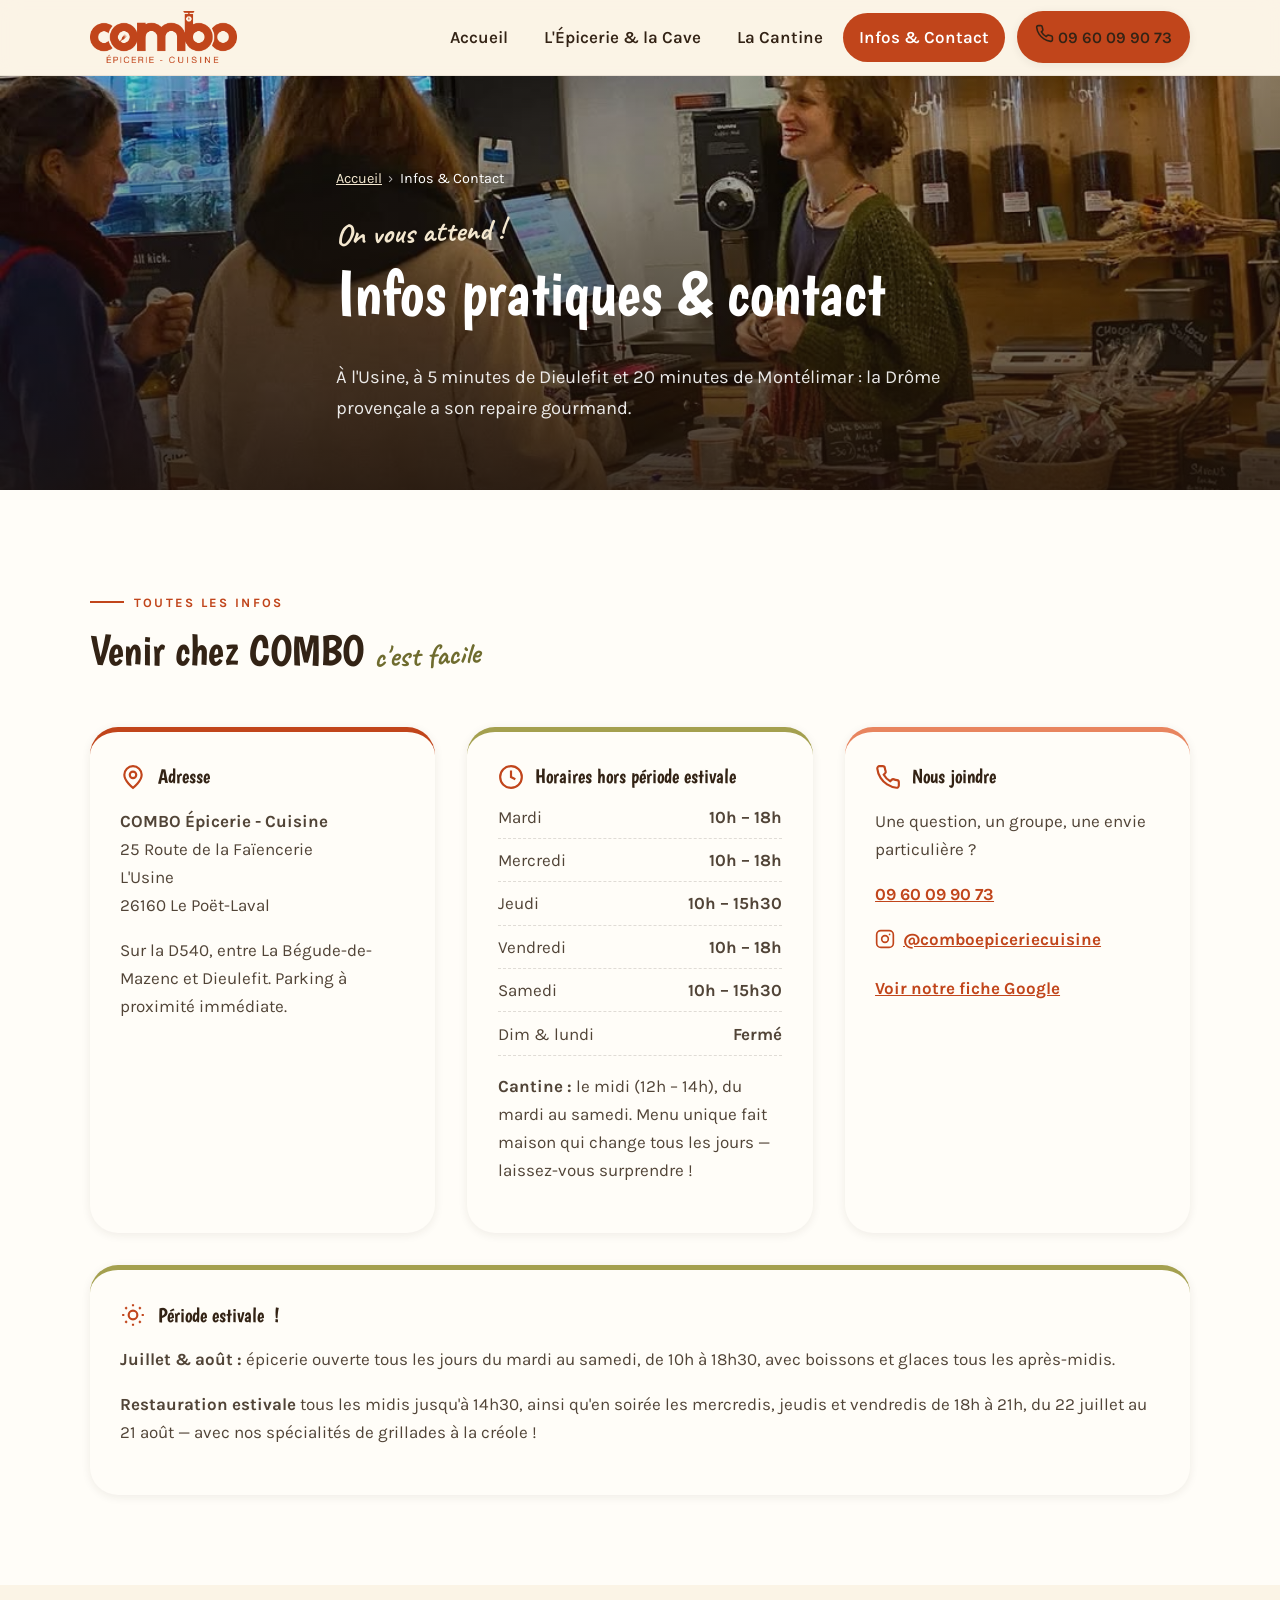
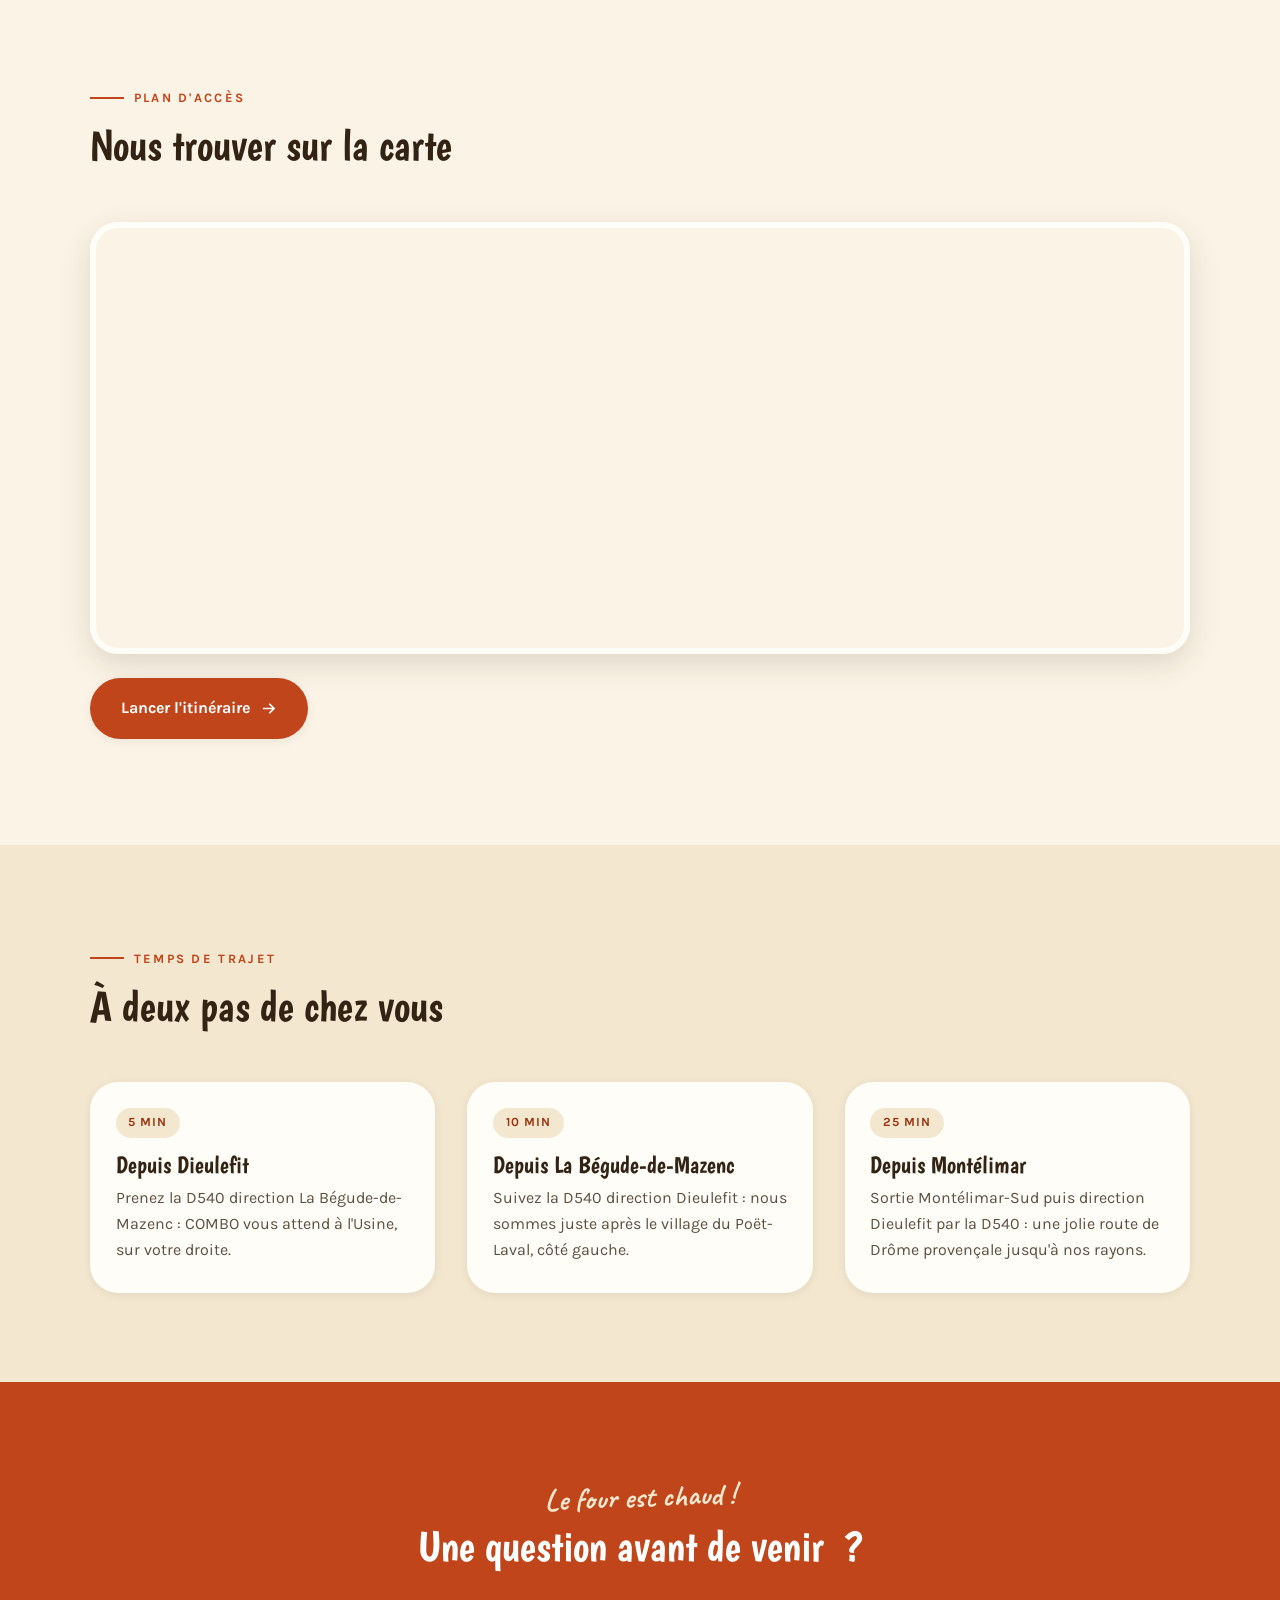
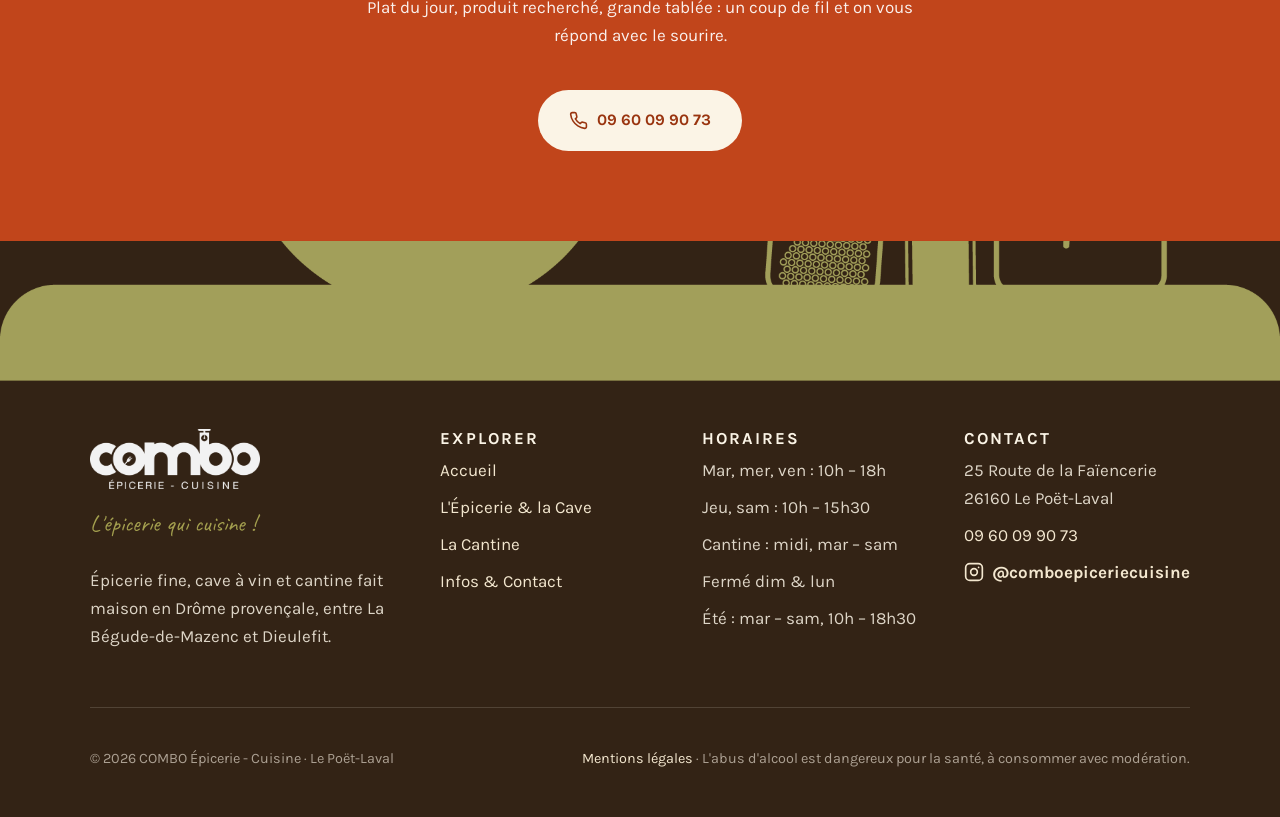
==== contact.html @ 8ebee973 "Ajout de l'illustration wok/bocaux dans le footer de toutes les pages Intègre l'illustration olive (" ====
<!DOCTYPE html>
<html lang="fr">
<head>
  <meta charset="UTF-8">
  <meta name="viewport" content="width=device-width, initial-scale=1">
  <title>Horaires, accès &amp; contact — COMBO Épicerie Cuisine, Le Poët-Laval près de Dieulefit</title>
  <meta name="description" content="Retrouvez COMBO au 25 Route de la Faïencerie, à l'Usine, 26160 Le Poët-Laval, à 5 minutes de Dieulefit. Horaires de l'épicerie-café et de la cantine, téléphone 09 60 09 90 73, plan d'accès et Instagram.">
  <link rel="canonical" href="https://comboepiceriecuisine.fr/contact.html">
  <meta property="og:type" content="website">
  <meta property="og:locale" content="fr_FR">
  <meta property="og:title" content="Horaires, accès &amp; contact — COMBO Épicerie Cuisine, Le Poët-Laval">
  <meta property="og:description" content="Adresse, horaires, téléphone et plan d'accès de COMBO, épicerie-cantine au Poët-Laval, près de Dieulefit.">
  <meta property="og:url" content="https://comboepiceriecuisine.fr/contact.html">
  <meta property="og:image" content="https://comboepiceriecuisine.fr/assets/img/epicerie-comptoir-ambiance-combo.jpg">
  <meta name="twitter:card" content="summary_large_image">
  <link rel="icon" type="image/png" href="assets/img/favicon.png">
  <link rel="preconnect" href="https://fonts.googleapis.com">
  <link rel="preconnect" href="https://fonts.gstatic.com" crossorigin>
  <link rel="stylesheet" href="css/style.css">
  <script type="application/ld+json">
  {
    "@context": "https://schema.org",
    "@type": "ContactPage",
    "name": "Contact — COMBO Épicerie Cuisine",
    "url": "https://comboepiceriecuisine.fr/contact.html",
    "about": {
      "@type": "LocalBusiness",
      "name": "COMBO Épicerie - Cuisine",
      "telephone": "+33960099073",
      "address": {
        "@type": "PostalAddress",
        "streetAddress": "25 Route de la Faïencerie, L'Usine",
        "addressLocality": "Le Poët-Laval",
        "postalCode": "26160",
        "addressRegion": "Drôme",
        "addressCountry": "FR"
      }
    }
  }
  </script>
</head>
<body>
  <a class="skip-link" href="#main">Aller au contenu principal</a>

  <header class="site-header">
    <div class="container">
      <nav class="nav" aria-label="Navigation principale">
        <a class="nav__logo" href="index.html" aria-label="COMBO Épicerie Cuisine — Accueil">
          <img src="assets/img/logo-combo-epicerie-cuisine.png" alt="Logo COMBO Épicerie Cuisine" width="190" height="62">
        </a>
        <button class="nav__burger" aria-expanded="false" aria-controls="menu" aria-label="Ouvrir le menu">
          <span></span><span></span><span></span>
        </button>
        <div class="nav__menu" id="menu">
          <ul class="nav__links">
            <li><a href="index.html">Accueil</a></li>
            <li><a href="epicerie.html">L'Épicerie &amp; la Cave</a></li>
            <li><a href="cuisine.html">La Cantine</a></li>
            <li><a href="contact.html" aria-current="page">Infos &amp; Contact</a></li>
            <li><a class="btn btn--primary nav__cta" href="tel:+33960099073">
              <svg viewBox="0 0 24 24" fill="none" stroke="currentColor" stroke-width="2" aria-hidden="true"><path d="M22 16.92v3a2 2 0 0 1-2.18 2 19.79 19.79 0 0 1-8.63-3.07 19.5 19.5 0 0 1-6-6 19.79 19.79 0 0 1-3.07-8.67A2 2 0 0 1 4.11 2h3a2 2 0 0 1 2 1.72c.127.96.361 1.903.7 2.81a2 2 0 0 1-.45 2.11L8.09 9.91a16 16 0 0 0 6 6l1.27-1.27a2 2 0 0 1 2.11-.45c.907.339 1.85.573 2.81.7A2 2 0 0 1 22 16.92z"/></svg>
              09 60 09 90 73</a></li>
          </ul>
        </div>
      </nav>
    </div>
  </header>

  <main id="main">

    <!-- ======================= HERO PAGE ======================= -->
    <section class="page-hero">
      <img class="page-hero__bg" src="assets/img/epicerie-comptoir-ambiance-combo.jpg" alt="" loading="eager" fetchpriority="high">
      <div class="container">
        <nav class="breadcrumb" aria-label="Fil d'Ariane">
          <ol>
            <li><a href="index.html">Accueil</a></li>
            <li aria-current="page">Infos &amp; Contact</li>
          </ol>
        </nav>
        <span class="hand">On vous attend&nbsp;!</span>
        <h1>Infos pratiques &amp; contact</h1>
        <p>À l'Usine, à 5 minutes de Dieulefit et 20 minutes de Montélimar : la Drôme provençale a son repaire gourmand.</p>
      </div>
    </section>

    <!-- ======================= COORDONNÉES ======================= -->
    <section class="section section--paper" aria-labelledby="coord-title">
      <div class="container">
        <div class="section__head reveal">
          <p class="eyebrow">Toutes les infos</p>
          <h2 id="coord-title">Venir chez COMBO <span class="hand hand--olive">c'est facile</span></h2>
        </div>
        <div class="info-grid">
          <div class="info-card reveal">
            <h3><svg viewBox="0 0 24 24" fill="none" stroke="currentColor" stroke-width="2" aria-hidden="true"><path d="M20 10c0 6-8 12-8 12S4 16 4 10a8 8 0 1 1 16 0Z"/><circle cx="12" cy="10" r="3"/></svg>Adresse</h3>
            <p><strong>COMBO Épicerie - Cuisine</strong><br>
            25 Route de la Faïencerie<br>
            L'Usine<br>
            26160 Le Poët-Laval</p>
            <p>Sur la D540, entre La Bégude-de-Mazenc et Dieulefit. Parking à proximité immédiate.</p>
          </div>
          <div class="info-card reveal reveal-delay-1">
            <h3><svg viewBox="0 0 24 24" fill="none" stroke="currentColor" stroke-width="2" aria-hidden="true"><circle cx="12" cy="12" r="10"/><path d="M12 6v6l4 2"/></svg>Horaires hors période estivale</h3>
            <ul>
              <li><span>Mardi</span><span>10h – 18h</span></li>
              <li><span>Mercredi</span><span>10h – 18h</span></li>
              <li><span>Jeudi</span><span>10h – 15h30</span></li>
              <li><span>Vendredi</span><span>10h – 18h</span></li>
              <li><span>Samedi</span><span>10h – 15h30</span></li>
              <li><span>Dim &amp; lundi</span><span>Fermé</span></li>
            </ul>
            <p style="margin-top:1rem;"><strong>Cantine :</strong> le midi (12h – 14h), du mardi au samedi. Menu unique fait maison qui change tous les jours — laissez-vous surprendre&nbsp;!</p>
          </div>
          <div class="info-card reveal reveal-delay-2">
            <h3><svg viewBox="0 0 24 24" fill="none" stroke="currentColor" stroke-width="2" aria-hidden="true"><path d="M22 16.92v3a2 2 0 0 1-2.18 2 19.79 19.79 0 0 1-8.63-3.07 19.5 19.5 0 0 1-6-6 19.79 19.79 0 0 1-3.07-8.67A2 2 0 0 1 4.11 2h3a2 2 0 0 1 2 1.72c.127.96.361 1.903.7 2.81a2 2 0 0 1-.45 2.11L8.09 9.91a16 16 0 0 0 6 6l1.27-1.27a2 2 0 0 1 2.11-.45c.907.339 1.85.573 2.81.7A2 2 0 0 1 22 16.92z"/></svg>Nous joindre</h3>
            <p>Une question, un groupe, une envie particulière&nbsp;?</p>
            <p><a href="tel:+33960099073"><strong>09 60 09 90 73</strong></a></p>
            <p><a class="insta-link" href="https://www.instagram.com/comboepiceriecuisine/" rel="noopener" target="_blank">
              <svg viewBox="0 0 24 24" fill="none" stroke="currentColor" stroke-width="2" aria-hidden="true"><rect x="2" y="2" width="20" height="20" rx="5"/><circle cx="12" cy="12" r="4"/><circle cx="17.5" cy="6.5" r="1" fill="currentColor" stroke="none"/></svg>
              @comboepiceriecuisine</a></p>
            <p><a href="https://share.google/jgypqonhB6zPnx7X9" rel="noopener" target="_blank">Voir notre fiche Google</a></p>
          </div>
          <div class="info-card info-card--ete reveal">
            <h3><svg viewBox="0 0 24 24" fill="none" stroke="currentColor" stroke-width="2" aria-hidden="true"><circle cx="12" cy="12" r="4"/><path d="M12 2v2M12 20v2M4.93 4.93l1.41 1.41M17.66 17.66l1.41 1.41M2 12h2M20 12h2M4.93 19.07l1.41-1.41M17.66 6.34l1.41-1.41"/></svg>Période estivale&nbsp;!</h3>
            <p><strong>Juillet &amp; août :</strong> épicerie ouverte tous les jours du mardi au samedi, de 10h à 18h30, avec boissons et glaces tous les après-midis.</p>
            <p><strong>Restauration estivale</strong> tous les midis jusqu'à 14h30, ainsi qu'en soirée les mercredis, jeudis et vendredis de 18h à 21h, du 22 juillet au 21 août — avec nos spécialités de grillades à la créole&nbsp;!</p>
          </div>
        </div>
      </div>
    </section>

    <!-- ======================= CARTE ======================= -->
    <section class="section" aria-labelledby="map-title">
      <div class="container">
        <div class="section__head reveal">
          <p class="eyebrow">Plan d'accès</p>
          <h2 id="map-title">Nous trouver sur la carte</h2>
        </div>
        <div class="map-wrap reveal">
          <iframe
            src="https://www.google.com/maps?q=COMBO+%C3%89picerie+Cuisine,+25+Route+de+la+Fa%C3%AFencerie,+26160+Le+Po%C3%ABt-Laval&output=embed&hl=fr"
            title="Carte Google Maps : COMBO Épicerie Cuisine, 25 Route de la Faïencerie, Le Poët-Laval"
            loading="lazy"
            referrerpolicy="no-referrer-when-downgrade"
            allowfullscreen></iframe>
        </div>
        <p class="reveal" style="margin-top:1.5rem;">
          <a class="btn btn--primary" href="https://www.google.com/maps/dir/?api=1&destination=COMBO+%C3%89picerie+Cuisine+25+Route+de+la+Fa%C3%AFencerie+26160+Le+Po%C3%ABt-Laval" rel="noopener" target="_blank">
            Lancer l'itinéraire
            <svg viewBox="0 0 24 24" fill="none" stroke="currentColor" stroke-width="2.2" aria-hidden="true"><path d="M5 12h14M13 6l6 6-6 6"/></svg>
          </a>
        </p>
      </div>
    </section>

    <!-- ======================= DEPUIS… ======================= -->
    <section class="section section--sand" aria-labelledby="acces-title">
      <div class="container">
        <div class="section__head reveal">
          <p class="eyebrow">Temps de trajet</p>
          <h2 id="acces-title">À deux pas de chez vous</h2>
        </div>
        <div class="cards">
          <article class="card reveal"><div class="card__body">
            <span class="card__tag">5 min</span>
            <h3>Depuis Dieulefit</h3>
            <p>Prenez la D540 direction La Bégude-de-Mazenc : COMBO vous attend à l'Usine, sur votre droite.</p>
          </div></article>
          <article class="card reveal reveal-delay-1"><div class="card__body">
            <span class="card__tag">10 min</span>
            <h3>Depuis La Bégude-de-Mazenc</h3>
            <p>Suivez la D540 direction Dieulefit : nous sommes juste après le village du Poët-Laval, côté gauche.</p>
          </div></article>
          <article class="card reveal reveal-delay-2"><div class="card__body">
            <span class="card__tag">25 min</span>
            <h3>Depuis Montélimar</h3>
            <p>Sortie Montélimar-Sud puis direction Dieulefit par la D540 : une jolie route de Drôme provençale jusqu'à nos rayons.</p>
          </div></article>
        </div>
      </div>
    </section>

    <!-- ======================= CTA ======================= -->
    <section class="section cta-final" aria-labelledby="cta-title">
      <div class="container reveal">
        <span class="hand">Le four est chaud&nbsp;!</span>
        <h2 id="cta-title">Une question avant de venir&nbsp;?</h2>
        <p>Plat du jour, produit recherché, grande tablée : un coup de fil et on vous répond avec le sourire.</p>
        <a class="btn btn--light" href="tel:+33960099073">
          <svg viewBox="0 0 24 24" fill="none" stroke="currentColor" stroke-width="2" aria-hidden="true"><path d="M22 16.92v3a2 2 0 0 1-2.18 2 19.79 19.79 0 0 1-8.63-3.07 19.5 19.5 0 0 1-6-6 19.79 19.79 0 0 1-3.07-8.67A2 2 0 0 1 4.11 2h3a2 2 0 0 1 2 1.72c.127.96.361 1.903.7 2.81a2 2 0 0 1-.45 2.11L8.09 9.91a16 16 0 0 0 6 6l1.27-1.27a2 2 0 0 1 2.11-.45c.907.339 1.85.573 2.81.7A2 2 0 0 1 22 16.92z"/></svg>
          09 60 09 90 73
        </a>
      </div>
    </section>
  </main>

  <footer class="site-footer">
    <div class="footer-illustration"><img src="assets/img/illustration-wok-epicerie.png" alt="" loading="lazy" width="1920" height="743"></div>
    <div class="container">
      <div class="footer-grid">
        <div class="footer-logo">
          <img src="assets/img/logo-combo-epicerie-cuisine.png" alt="COMBO Épicerie Cuisine" width="190" height="62">
          <p class="footer-baseline">L'épicerie qui cuisine&nbsp;!</p>
          <p>Épicerie fine, cave à vin et cantine fait maison en Drôme provençale, entre La Bégude-de-Mazenc et Dieulefit.</p>
        </div>
        <div>
          <h3>Explorer</h3>
          <ul>
            <li><a href="index.html">Accueil</a></li>
            <li><a href="epicerie.html">L'Épicerie &amp; la Cave</a></li>
            <li><a href="cuisine.html">La Cantine</a></li>
            <li><a href="contact.html">Infos &amp; Contact</a></li>
          </ul>
        </div>
        <div>
          <h3>Horaires</h3>
          <ul>
            <li>Mar, mer, ven : 10h – 18h</li>
            <li>Jeu, sam : 10h – 15h30</li>
            <li>Cantine : midi, mar – sam</li>
            <li>Fermé dim &amp; lun</li>
            <li>Été : mar – sam, 10h – 18h30</li>
          </ul>
        </div>
        <div>
          <h3>Contact</h3>
          <ul>
            <li>25 Route de la Faïencerie<br>26160 Le Poët-Laval</li>
            <li><a href="tel:+33960099073">09 60 09 90 73</a></li>
            <li><a class="insta-link" href="https://www.instagram.com/comboepiceriecuisine/" rel="noopener" target="_blank">
              <svg viewBox="0 0 24 24" fill="none" stroke="currentColor" stroke-width="2" aria-hidden="true"><rect x="2" y="2" width="20" height="20" rx="5"/><circle cx="12" cy="12" r="4"/><circle cx="17.5" cy="6.5" r="1" fill="currentColor" stroke="none"/></svg>
              @comboepiceriecuisine</a></li>
          </ul>
        </div>
      </div>
      <div class="footer-bottom">
        <p>© 2026 COMBO Épicerie - Cuisine · Le Poët-Laval</p>
        <p><a href="mentions-legales.html">Mentions légales</a> · L'abus d'alcool est dangereux pour la santé, à consommer avec modération.</p>
      </div>
    </div>
  </footer>

  <script src="js/main.js" defer></script>
</body>
</html>
---- css/style.css ----
/* ==========================================================================
   COMBO — Épicerie & Cuisine · Le Poët-Laval
   Charte : terracotta du logo, olive des illustrations, crème chaleureuse
   ========================================================================== */

@import url('https://fonts.googleapis.com/css2?family=Playfair+Display:ital,wght@0,500;0,700;0,800;1,500;1,700&family=Karla:wght@300;400;500;600;700&family=Caveat:wght@500;700&family=Boogaloo&display=swap');

:root {
  --terracotta: #C1451B;
  --terracotta-dark: #99340F;
  --terracotta-soft: #E8855F;
  --olive: #A4A04F;
  --olive-dark: #6F6C2F;
  --cream: #FBF4E6;
  --paper: #FFFDF8;
  --sand: #F3E7CF;
  --ink: #332315;
  --chalk-bg: #2E2C27;
  --chalk-text: #F5F1E6;
  --radius: 18px;
  --radius-lg: 28px;
  --shadow-sm: 0 2px 10px rgba(51, 35, 21, .08);
  --shadow-md: 0 10px 30px rgba(51, 35, 21, .14);
  --shadow-lg: 0 22px 60px rgba(51, 35, 21, .2);
  --font-display: 'Playfair Display', Georgia, serif;
  --font-body: 'Karla', 'Segoe UI', sans-serif;
  --font-hand: 'Caveat', cursive;
  --font-graffiti: 'Boogaloo', cursive;
  --container: 1180px;
  --transition: .25s ease;
}

/* ---------- Base ---------- */
*, *::before, *::after { box-sizing: border-box; }

html { scroll-behavior: smooth; }

body {
  margin: 0;
  font-family: var(--font-body);
  font-size: 1.0625rem;
  line-height: 1.65;
  color: var(--ink);
  background: var(--cream);
  -webkit-font-smoothing: antialiased;
  overflow-x: hidden;
}

img { max-width: 100%; height: auto; display: block; }

a { color: var(--terracotta); }
a:focus-visible, button:focus-visible {
  outline: 3px solid var(--terracotta);
  outline-offset: 3px;
  border-radius: 4px;
}

h1, h2, h3 { font-family: var(--font-graffiti); line-height: 1.15; color: var(--ink); margin: 0 0 .5em; }
h1 { font-size: clamp(2.2rem, 5.2vw, 4rem); font-weight: 400; }
h2 { font-size: clamp(1.8rem, 3.6vw, 2.7rem); font-weight: 400; }
h3 { font-size: clamp(1.25rem, 2vw, 1.5rem); font-weight: 400; }
.chalkboard h2 { font-family: var(--font-display); font-weight: 700; }

.container { max-width: var(--container); margin-inline: auto; padding-inline: clamp(1.25rem, 4vw, 2.5rem); }

.skip-link {
  position: absolute; left: -999px; top: 0; z-index: 999;
  background: var(--terracotta); color: #fff; padding: .75rem 1.25rem;
  border-radius: 0 0 12px 0; text-decoration: none; font-weight: 700;
}
.skip-link:focus { left: 0; }

/* Accent manuscrit (rappel des ardoises de la boutique) */
.hand { font-family: var(--font-hand); font-size: clamp(1.4rem, 2.6vw, 1.9rem); color: var(--terracotta); font-weight: 700; display: inline-block; transform: rotate(-2deg); }
.hand--olive { color: var(--olive-dark); }

.eyebrow {
  display: inline-flex; align-items: center; gap: .6rem;
  text-transform: uppercase; letter-spacing: .18em; font-size: .8rem; font-weight: 700;
  color: var(--terracotta);
}
.eyebrow::before { content: ""; width: 34px; height: 2px; background: var(--terracotta); }

.lead { font-size: clamp(1.1rem, 1.8vw, 1.3rem); line-height: 1.7; }

/* ---------- Boutons ---------- */
.btn {
  display: inline-flex; align-items: center; gap: .55rem;
  padding: .95rem 1.8rem; border-radius: 999px;
  font-weight: 700; font-size: 1rem; text-decoration: none;
  border: 2px solid transparent; cursor: pointer;
  transition: transform var(--transition), background var(--transition), color var(--transition), box-shadow var(--transition);
}
.btn svg { width: 19px; height: 19px; flex: none; }
.btn--primary { background: var(--terracotta); color: #fff; box-shadow: var(--shadow-sm); }
.btn--primary:hover { background: var(--terracotta-dark); transform: translateY(-2px); box-shadow: var(--shadow-md); }
.btn--ghost { border-color: var(--ink); color: var(--ink); background: transparent; }
.btn--ghost:hover { background: var(--ink); color: var(--cream); transform: translateY(-2px); }
.btn--light { background: var(--cream); color: var(--terracotta-dark); }
.btn--light:hover { background: #fff; transform: translateY(-2px); }

/* ---------- Header ---------- */
.site-header {
  position: sticky; top: 0; z-index: 100;
  background: rgba(251, 244, 230, .92);
  backdrop-filter: blur(10px);
  border-bottom: 1px solid rgba(51, 35, 21, .08);
  transition: box-shadow var(--transition);
}
.site-header.is-scrolled { box-shadow: var(--shadow-sm); }

.nav {
  display: flex; align-items: center; justify-content: space-between;
  gap: 1rem; padding-block: .7rem;
}
.nav__logo img { height: 52px; width: auto; }
.nav__logo { flex: none; display: inline-block; }

.nav__links {
  display: flex; align-items: center; gap: .25rem;
  list-style: none; margin: 0; padding: 0;
}
.nav__links a {
  display: block; padding: .65rem 1rem; border-radius: 999px;
  text-decoration: none; color: var(--ink); font-weight: 600;
  transition: background var(--transition), color var(--transition);
}
.nav__links a:hover { background: var(--sand); }
.nav__links a[aria-current="page"] { background: var(--terracotta); color: #fff; }
.nav__cta { margin-left: .5rem; }

.nav__burger {
  display: none; flex-direction: column; justify-content: center; gap: 5px;
  width: 48px; height: 48px; padding: 10px;
  background: none; border: 2px solid var(--ink); border-radius: 12px; cursor: pointer;
}
.nav__burger span { display: block; height: 2.5px; background: var(--ink); border-radius: 2px; transition: transform .3s ease, opacity .3s ease; }
.nav__burger[aria-expanded="true"] span:nth-child(1) { transform: translateY(7.5px) rotate(45deg); }
.nav__burger[aria-expanded="true"] span:nth-child(2) { opacity: 0; }
.nav__burger[aria-expanded="true"] span:nth-child(3) { transform: translateY(-7.5px) rotate(-45deg); }

@media (max-width: 880px) {
  .nav__burger { display: flex; }
  .nav__menu {
    position: absolute; top: 100%; left: 0; right: 0;
    background: var(--paper); border-bottom: 1px solid rgba(51,35,21,.1);
    box-shadow: var(--shadow-md);
    max-height: 0; overflow: hidden; transition: max-height .35s ease;
  }
  .nav__menu.is-open { max-height: 420px; }
  .nav__links { flex-direction: column; align-items: stretch; padding: 1rem 1.25rem 1.5rem; gap: .4rem; }
  .nav__links a { padding: .9rem 1.2rem; font-size: 1.1rem; }
  .nav__cta { margin: .5rem 0 0; justify-content: center; }
}


/* ---------- Hero ---------- */
.hero { position: relative; padding-block: clamp(3rem, 7vw, 6rem) clamp(3.5rem, 7vw, 6.5rem); }
.hero__grid {
  display: grid; grid-template-columns: 1.05fr .95fr;
  gap: clamp(2rem, 5vw, 4.5rem); align-items: center;
}
.hero h1 .accent { color: var(--terracotta); font-style: italic; }
.hero p.lead { max-width: 34rem; }
.hero__actions { display: flex; flex-wrap: wrap; gap: 1rem; margin-top: 2rem; }

.hero__collage { position: relative; min-height: 460px; }
.hero__collage figure {
  position: absolute; margin: 0; border-radius: var(--radius);
  overflow: hidden; box-shadow: var(--shadow-lg);
  border: 6px solid var(--paper);
  transition: transform .35s ease;
}
.hero__collage figure:hover { transform: scale(1.04) rotate(0deg) !important; z-index: 5; }
.hero__collage img { width: 100%; height: 100%; object-fit: cover; }
.collage--1 { width: 62%; aspect-ratio: 4/5; top: 0; left: 0; transform: rotate(-3deg); z-index: 2; }
.collage--2 { width: 52%; aspect-ratio: 1; top: 12%; right: 0; transform: rotate(2.5deg); z-index: 3; }
.collage--3 { width: 46%; aspect-ratio: 4/3; bottom: 0; left: 22%; transform: rotate(-1.5deg); z-index: 4; }

.hero__badge {
  position: absolute; z-index: 6; right: 4%; bottom: 14%;
  background: var(--olive); color: #fff;
  font-family: var(--font-hand); font-size: 1.5rem; font-weight: 700;
  padding: .9rem 1.4rem; border-radius: 999px; transform: rotate(5deg);
  box-shadow: var(--shadow-md);
}

@media (max-width: 880px) {
  .hero__grid { grid-template-columns: 1fr; }
  .hero__collage { min-height: 380px; margin-top: 1rem; }
}

/* ---------- Sections génériques ---------- */
.section { padding-block: clamp(3.5rem, 7vw, 6.5rem); }
.section--paper { background: var(--paper); }
.section--sand { background: var(--sand); }
.section__head { max-width: 46rem; margin-bottom: clamp(2rem, 4vw, 3.5rem); }

/* Séparateur vague */
.wave { display: block; width: 100%; height: 60px; margin-bottom: -1px; }

/* ---------- Cartes univers (accueil) ---------- */
.universes { display: grid; grid-template-columns: 1fr 1fr; gap: clamp(1.5rem, 3vw, 2.5rem); }
.universe {
  position: relative; border-radius: var(--radius-lg); overflow: hidden;
  min-height: 520px; display: flex; align-items: flex-end;
  text-decoration: none; box-shadow: var(--shadow-md);
  transition: transform .35s ease, box-shadow .35s ease;
}
.universe:hover { transform: translateY(-8px); box-shadow: var(--shadow-lg); }
.universe img.universe__bg {
  position: absolute; inset: 0; width: 100%; height: 100%;
  object-fit: cover; transition: transform .6s ease;
}
.universe:hover img.universe__bg { transform: scale(1.06); }
.universe::after {
  content: ""; position: absolute; inset: 0;
  background: linear-gradient(to top, rgba(28, 16, 8, .88) 0%, rgba(28, 16, 8, .25) 55%, transparent 100%);
}
.universe__body { position: relative; z-index: 2; padding: clamp(1.5rem, 3vw, 2.5rem); color: #fff; }
.universe__body .hand { color: var(--sand); }
.universe__body h3 { color: #fff; font-size: clamp(1.7rem, 3vw, 2.3rem); margin-bottom: .4rem; }
.universe__body p { color: rgba(255, 255, 255, .88); margin: 0 0 1.2rem; max-width: 30rem; }
.universe__link {
  display: inline-flex; align-items: center; gap: .5rem;
  color: #fff; font-weight: 700; border-bottom: 2px solid var(--terracotta-soft);
  padding-bottom: .2rem; transition: gap var(--transition);
}
.universe:hover .universe__link { gap: .9rem; }
.universe__link svg { width: 18px; height: 18px; }

@media (max-width: 820px) {
  .universes { grid-template-columns: 1fr; }
  .universe { min-height: 420px; }
}

/* ---------- Ardoise (concept) ---------- */
.chalkboard {
  background: var(--chalk-bg); color: var(--chalk-text);
  border-radius: var(--radius-lg); border: 10px solid #4A3B27;
  box-shadow: var(--shadow-lg);
  padding: clamp(2rem, 5vw, 3.8rem);
  position: relative; overflow: hidden;
}
.chalkboard::before {
  content: ""; position: absolute; inset: 0; pointer-events: none;
  background: radial-gradient(ellipse at 30% 20%, rgba(255,255,255,.06), transparent 55%),
              radial-gradient(ellipse at 75% 80%, rgba(255,255,255,.05), transparent 50%);
}
.chalkboard h2 { color: var(--chalk-text); font-family: var(--font-hand); font-size: clamp(2.2rem, 4.5vw, 3.2rem); transform: rotate(-1deg); }
.chalkboard h2 .underline { border-bottom: 3px solid var(--terracotta-soft); padding-bottom: 5px; -webkit-box-decoration-break: clone; box-decoration-break: clone; }
.chalk-rules { display: grid; grid-template-columns: repeat(3, 1fr); gap: clamp(1.5rem, 3vw, 2.5rem); margin-top: 2.5rem; }
.chalk-rule { position: relative; padding-top: .5rem; }
.chalk-rule .num {
  font-family: var(--font-hand); font-size: 2.6rem; font-weight: 700;
  color: var(--terracotta-soft); line-height: 1; display: block; margin-bottom: .6rem;
}
.chalk-rule h3 { color: var(--chalk-text); font-family: var(--font-hand); font-size: 1.6rem; margin-bottom: .35rem; }
.chalk-rule p { color: rgba(245, 241, 230, .82); margin: 0; font-size: 1rem; }
@media (max-width: 820px) { .chalk-rules { grid-template-columns: 1fr; } }
@media (max-width: 820px) { .chalkboard h2 .underline { border-bottom: none; padding-bottom: 0; } }

/* ---------- Galerie / mosaïque ---------- */
.mosaic {
  display: grid; gap: 1rem;
  grid-template-columns: repeat(4, 1fr);
}
.mosaic figure {
  margin: 0; border-radius: var(--radius); overflow: hidden;
  position: relative; box-shadow: var(--shadow-sm); aspect-ratio: 1;
}
.mosaic figure.tall { grid-row: span 2; aspect-ratio: auto; }
.mosaic img { width: 100%; height: 100%; object-fit: cover; transition: transform .5s ease; }
.mosaic figure:hover img { transform: scale(1.07); }
.mosaic figcaption {
  position: absolute; inset-inline: 0; bottom: 0;
  padding: 1.6rem 1rem .8rem; color: #fff; font-weight: 600; font-size: .9rem;
  background: linear-gradient(to top, rgba(28, 16, 8, .75), transparent);
  opacity: 0; transform: translateY(8px); transition: opacity .3s ease, transform .3s ease;
}
.mosaic figure:hover figcaption { opacity: 1; transform: none; }
@media (max-width: 820px) { .mosaic { grid-template-columns: repeat(2, 1fr); } }

/* ---------- Split (texte + image) ---------- */
.split { display: grid; grid-template-columns: 1fr 1fr; gap: clamp(2rem, 5vw, 4.5rem); align-items: center; }
.split--reverse > .split__media { order: 2; }
.split__media { position: relative; }
.split__media > img {
  border-radius: var(--radius-lg); box-shadow: var(--shadow-md);
  width: 100%; aspect-ratio: 4/4.4; object-fit: cover;
}
.split__media .sticker {
  position: absolute; top: -22px; right: -10px;
  background: var(--terracotta); color: #fff;
  font-family: var(--font-hand); font-size: 1.35rem; font-weight: 700;
  padding: .7rem 1.2rem; border-radius: 999px; transform: rotate(6deg);
  box-shadow: var(--shadow-md);
}
.split ul.checklist { list-style: none; padding: 0; margin: 1.5rem 0; display: grid; gap: .85rem; }
.split ul.checklist li { display: flex; gap: .8rem; align-items: flex-start; }
.split ul.checklist svg { width: 22px; height: 22px; flex: none; color: var(--olive-dark); margin-top: .2rem; }
@media (max-width: 820px) {
  .split { grid-template-columns: 1fr; }
  .split--reverse > .split__media { order: 0; }
}

/* ---------- Cartes produits / familles ---------- */
.cards { display: grid; grid-template-columns: repeat(3, 1fr); gap: clamp(1.25rem, 2.5vw, 2rem); }
.card {
  background: var(--paper); border-radius: var(--radius-lg);
  overflow: hidden; box-shadow: var(--shadow-sm);
  display: flex; flex-direction: column;
  transition: transform .3s ease, box-shadow .3s ease;
}
.card:hover { transform: translateY(-6px); box-shadow: var(--shadow-md); }
.card__img { aspect-ratio: 4/3; overflow: hidden; }
.card__img img { width: 100%; height: 100%; object-fit: cover; transition: transform .5s ease; }
.card:hover .card__img img { transform: scale(1.06); }
.card__body { padding: 1.5rem 1.6rem 1.8rem; flex: 1; }
.card__body h3 { margin-bottom: .4rem; }
.card__body p { margin: 0; color: rgba(51, 35, 21, .8); font-size: 1rem; }
.card__tag {
  display: inline-block; margin-bottom: .8rem;
  background: var(--sand); color: var(--terracotta-dark);
  font-size: .78rem; font-weight: 700; letter-spacing: .08em; text-transform: uppercase;
  padding: .3rem .8rem; border-radius: 999px;
}
@media (max-width: 980px) { .cards { grid-template-columns: 1fr 1fr; } }
@media (max-width: 640px) { .cards { grid-template-columns: 1fr; } }

/* ---------- Bloc citation / avis ---------- */
.quote-band { background: var(--olive); color: #fff; position: relative; overflow: hidden; }
.quote-band .container { position: relative; z-index: 2; }
.quote-band blockquote {
  margin: 0; font-family: var(--font-display); font-style: italic;
  font-size: clamp(1.4rem, 3vw, 2.1rem); line-height: 1.45; max-width: 50rem;
}
.quote-band cite { display: block; margin-top: 1.2rem; font-family: var(--font-body); font-style: normal; font-weight: 700; font-size: 1rem; color: var(--sand); }
.quote-band .stars { color: #FFD98A; letter-spacing: .2em; font-size: 1.2rem; margin-bottom: 1rem; display: block; }

/* ---------- Infos pratiques ---------- */
.info-grid { display: grid; grid-template-columns: repeat(3, 1fr); gap: clamp(1.25rem, 2.5vw, 2rem); }
.info-card {
  background: var(--paper); border-radius: var(--radius-lg);
  padding: 2rem 1.9rem; box-shadow: var(--shadow-sm);
  border-top: 5px solid var(--terracotta);
}
.info-card:nth-child(2) { border-top-color: var(--olive); }
.info-card:nth-child(3) { border-top-color: var(--terracotta-soft); }
.info-card h3 { display: flex; align-items: center; gap: .7rem; font-size: 1.25rem; }
.info-card h3 svg { width: 26px; height: 26px; color: var(--terracotta); flex: none; }
.info-card p, .info-card li { color: rgba(51, 35, 21, .85); }
.info-card ul { list-style: none; padding: 0; margin: .8rem 0 0; display: grid; gap: .45rem; }
.info-card li { display: flex; justify-content: space-between; gap: 1rem; border-bottom: 1px dashed rgba(51,35,21,.15); padding-bottom: .45rem; }
.info-card li span:last-child { font-weight: 700; white-space: nowrap; }
.info-card a { font-weight: 700; }
.info-card--ete { grid-column: 1 / -1; border-top-color: var(--olive) !important; }
@media (max-width: 880px) { .info-grid { grid-template-columns: 1fr; } }

/* ---------- Bande Instagram ---------- */
.insta-strip { display: grid; grid-template-columns: repeat(6, 1fr); gap: .6rem; }
.insta-strip a { display: block; border-radius: 12px; overflow: hidden; position: relative; aspect-ratio: 1; }
.insta-strip img { width: 100%; height: 100%; object-fit: cover; transition: transform .45s ease, filter .45s ease; }
.insta-strip a:hover img { transform: scale(1.08); filter: brightness(.75); }
@media (max-width: 820px) { .insta-strip { grid-template-columns: repeat(3, 1fr); } }

/* ---------- CTA final ---------- */
.cta-final {
  background: var(--terracotta);
  color: #fff; text-align: center;
  position: relative; overflow: hidden;
}
.cta-final h2 { color: #fff; }
.cta-final .hand { color: var(--sand); }
.cta-final p { max-width: 36rem; margin-inline: auto; color: rgba(255,255,255,.92); }
.cta-final .btn--light { margin-top: 1.5rem; }

/* ---------- Carte (iframe) ---------- */
.map-wrap {
  border-radius: var(--radius-lg); overflow: hidden;
  box-shadow: var(--shadow-md); border: 6px solid var(--paper);
}
.map-wrap iframe { display: block; width: 100%; height: 420px; border: 0; }

/* ---------- Footer ---------- */
.site-footer { background: var(--ink); color: rgba(251, 244, 230, .85); padding-bottom: 2rem; }
.site-footer a { color: var(--sand); text-decoration: none; }
.site-footer a:hover { color: #fff; text-decoration: underline; }
.footer-illustration { width: 100%; overflow: hidden; line-height: 0; }
.footer-illustration img { width: 100%; height: clamp(70px, 11vw, 140px); object-fit: cover; object-position: center bottom; display: block; }
.site-footer .container { padding-top: 3rem; }
.footer-grid { display: grid; grid-template-columns: 1.4fr 1fr 1fr 1fr; gap: 2.5rem; margin-bottom: 2.5rem; }
.footer-grid h3 { color: var(--cream); font-size: 1.05rem; font-family: var(--font-body); font-weight: 700; text-transform: uppercase; letter-spacing: .12em; }
.footer-grid ul { list-style: none; margin: 0; padding: 0; display: grid; gap: .55rem; }
.footer-logo img { height: 60px; width: auto; filter: brightness(0) invert(.95); }
.footer-baseline { font-family: var(--font-hand); font-size: 1.45rem; color: var(--olive); margin-top: 1rem; }
.footer-bottom {
  border-top: 1px solid rgba(251, 244, 230, .15); padding-top: 1.5rem;
  display: flex; flex-wrap: wrap; justify-content: space-between; gap: 1rem;
  font-size: .9rem; color: rgba(251, 244, 230, .6);
}
.insta-link { display: inline-flex; align-items: center; gap: .5rem; font-weight: 700; }
.insta-link svg { width: 20px; height: 20px; }
@media (max-width: 880px) { .footer-grid { grid-template-columns: 1fr 1fr; } }
@media (max-width: 560px) { .footer-grid { grid-template-columns: 1fr; } }

/* ---------- Page header (pages internes) ---------- */
.page-hero { position: relative; min-height: 46vh; display: flex; align-items: flex-end; overflow: hidden; }
.page-hero img.page-hero__bg { position: absolute; inset: 0; width: 100%; height: 100%; object-fit: cover; }
.page-hero::after { content: ""; position: absolute; inset: 0; background: linear-gradient(to top, rgba(28,16,8,.85), rgba(28,16,8,.2)); }
.page-hero .container { position: relative; z-index: 2; padding-block: 3rem; color: #fff; }
.page-hero h1 { color: #fff; }
.page-hero p { color: rgba(255,255,255,.9); max-width: 38rem; font-size: 1.15rem; }
.page-hero .hand { color: var(--sand); }

/* ---------- Breadcrumb ---------- */
.breadcrumb { font-size: .9rem; margin-bottom: 1rem; }
.breadcrumb ol { list-style: none; display: flex; flex-wrap: wrap; gap: .4rem; margin: 0; padding: 0; }
.breadcrumb li + li::before { content: "›"; margin-right: .4rem; opacity: .7; }
.page-hero .breadcrumb a { color: var(--sand); }

/* ---------- Animations d'apparition ---------- */
.reveal { opacity: 0; transform: translateY(28px); transition: opacity .7s ease, transform .7s ease; }
.reveal.is-visible { opacity: 1; transform: none; }
.reveal-delay-1 { transition-delay: .12s; }
.reveal-delay-2 { transition-delay: .24s; }
.reveal-delay-3 { transition-delay: .36s; }

@media (prefers-reduced-motion: reduce) {
  html { scroll-behavior: auto; }
.reveal { opacity: 1; transform: none; transition: none; }
  *, *::before, *::after { transition-duration: .01ms !important; animation-duration: .01ms !important; }
}
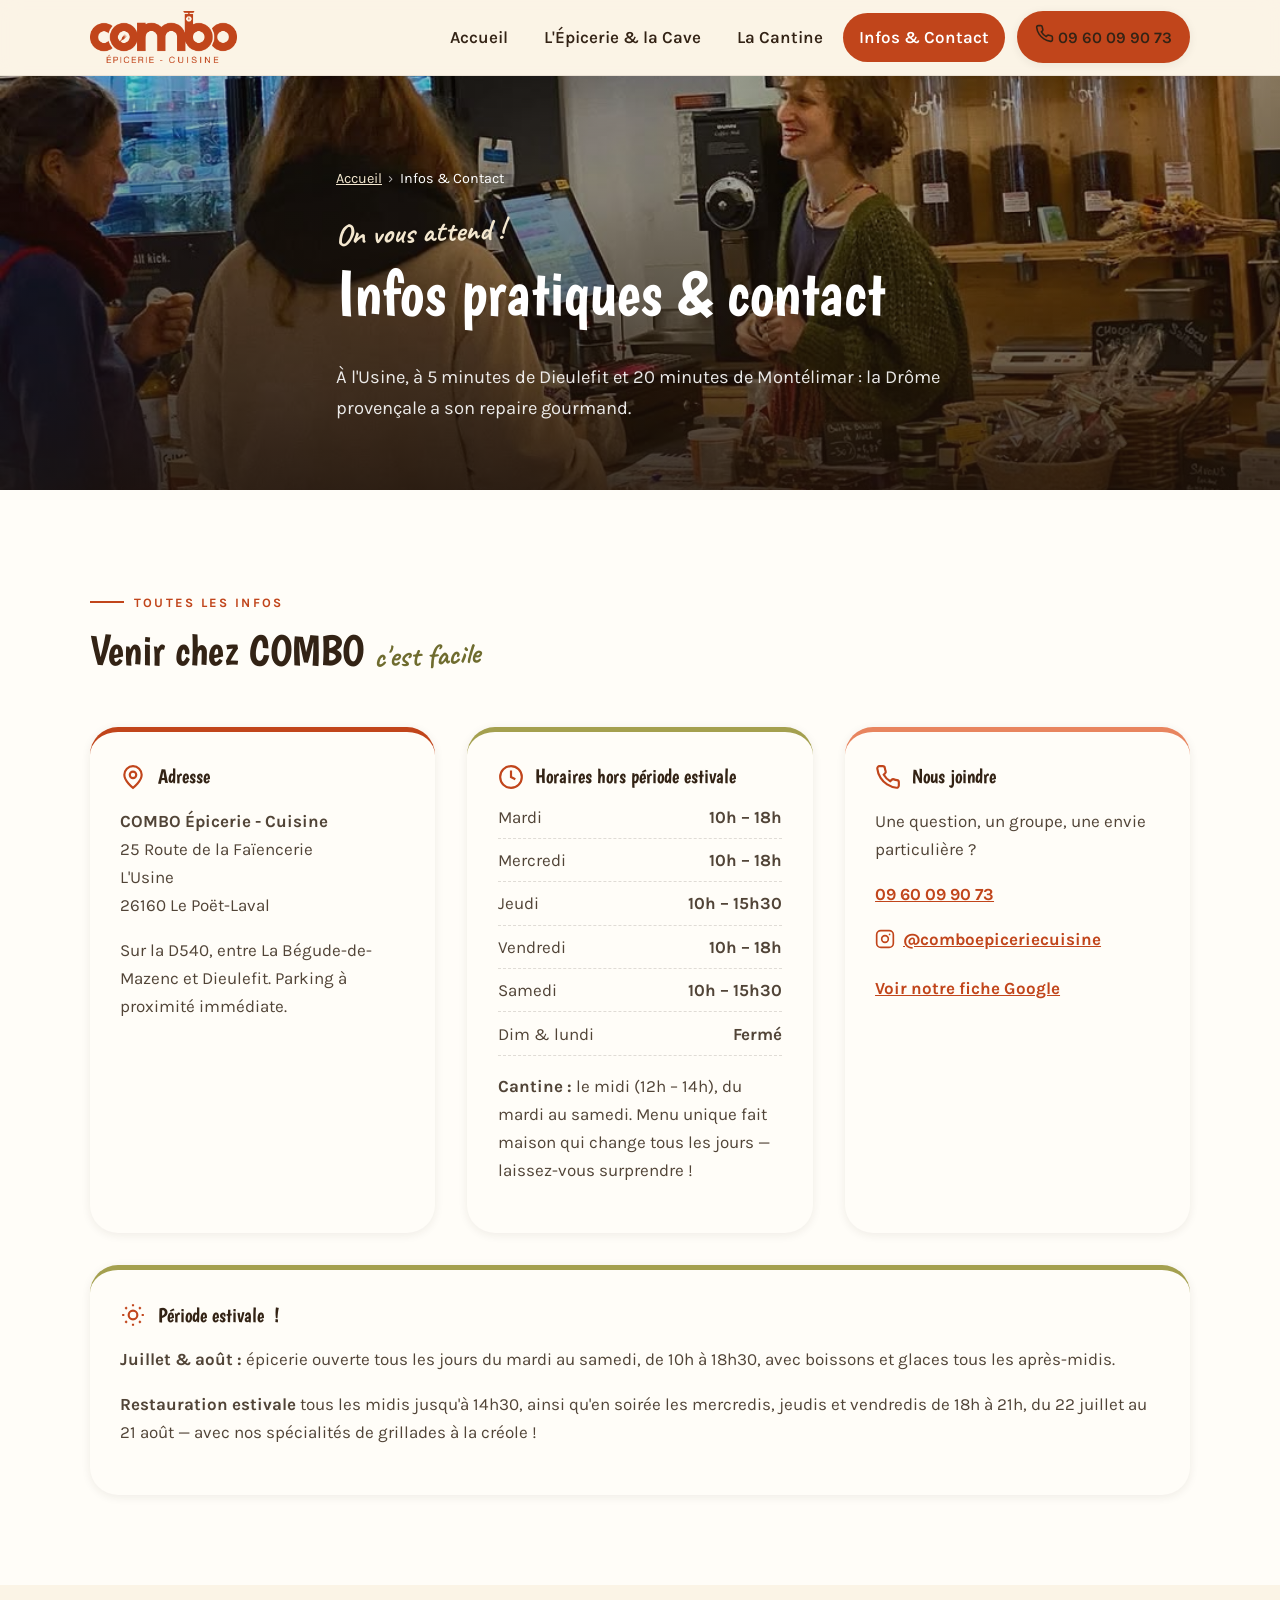
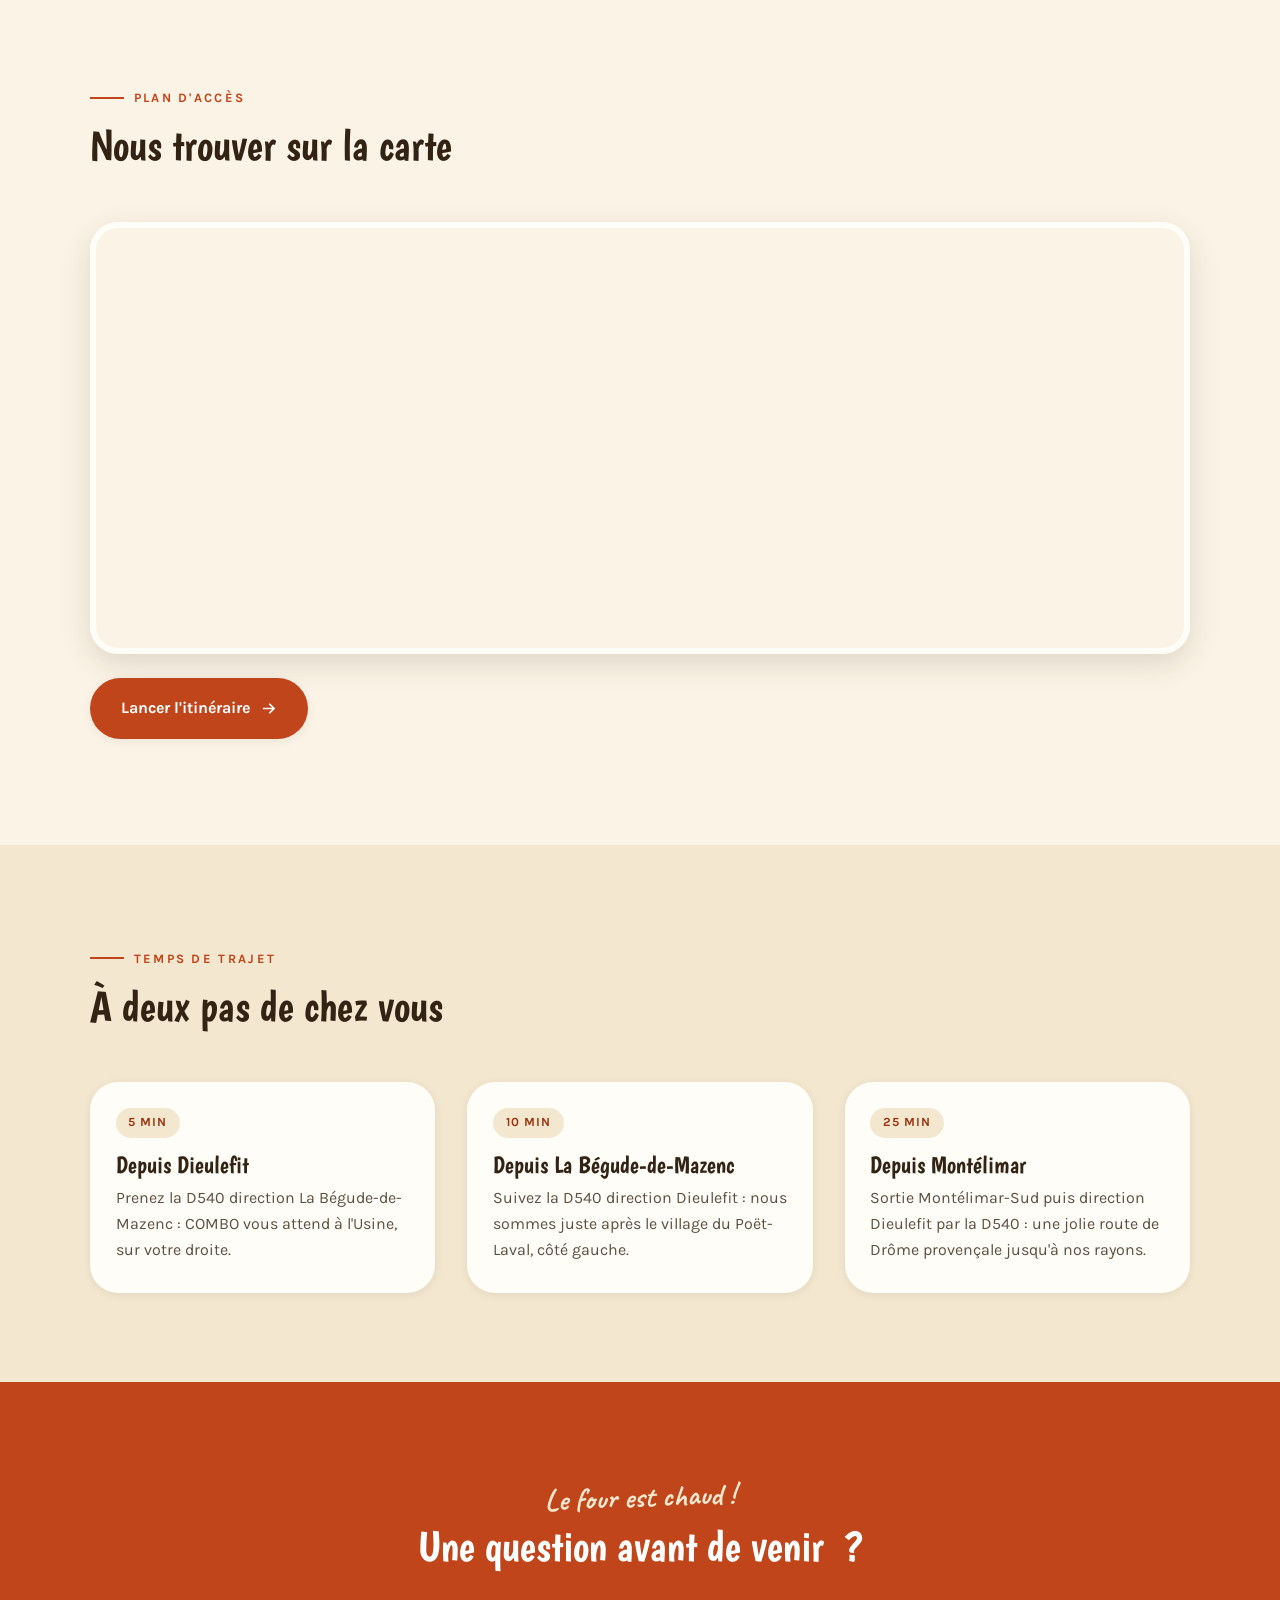
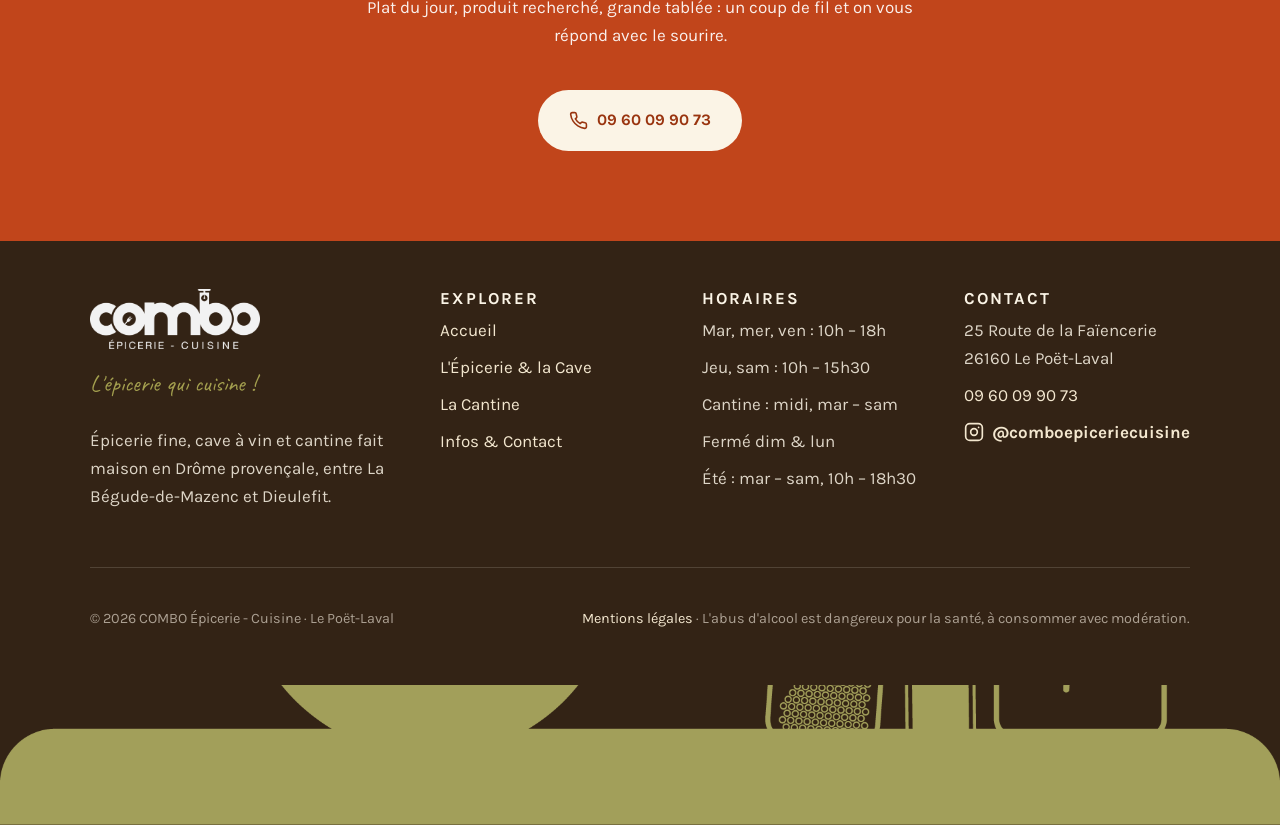
==== commit e3e91df3: "Déplacement de l'illustration wok/bocaux en pied de footer Repositionne l'illustration en bas du foo" ====
--- a/contact.html
+++ b/contact.html
@@ -196,7 +196,6 @@
   </main>
 
   <footer class="site-footer">
-    <div class="footer-illustration"><img src="assets/img/illustration-wok-epicerie.png" alt="" loading="lazy" width="1920" height="743"></div>
     <div class="container">
       <div class="footer-grid">
         <div class="footer-logo">
@@ -239,6 +238,7 @@
         <p><a href="mentions-legales.html">Mentions légales</a> · L'abus d'alcool est dangereux pour la santé, à consommer avec modération.</p>
       </div>
     </div>
+    <div class="footer-illustration"><img src="assets/img/illustration-wok-epicerie.png" alt="" loading="lazy" width="1920" height="743"></div>
   </footer>
 
   <script src="js/main.js" defer></script>
--- a/css/style.css
+++ b/css/style.css
@@ -383,12 +383,12 @@
 .map-wrap iframe { display: block; width: 100%; height: 420px; border: 0; }
 
 /* ---------- Footer ---------- */
-.site-footer { background: var(--ink); color: rgba(251, 244, 230, .85); padding-bottom: 2rem; }
+.site-footer { background: var(--ink); color: rgba(251, 244, 230, .85); }
 .site-footer a { color: var(--sand); text-decoration: none; }
 .site-footer a:hover { color: #fff; text-decoration: underline; }
 .footer-illustration { width: 100%; overflow: hidden; line-height: 0; }
 .footer-illustration img { width: 100%; height: clamp(70px, 11vw, 140px); object-fit: cover; object-position: center bottom; display: block; }
-.site-footer .container { padding-top: 3rem; }
+.site-footer .container { padding-top: 3rem; padding-bottom: 2.5rem; }
 .footer-grid { display: grid; grid-template-columns: 1.4fr 1fr 1fr 1fr; gap: 2.5rem; margin-bottom: 2.5rem; }
 .footer-grid h3 { color: var(--cream); font-size: 1.05rem; font-family: var(--font-body); font-weight: 700; text-transform: uppercase; letter-spacing: .12em; }
 .footer-grid ul { list-style: none; margin: 0; padding: 0; display: grid; gap: .55rem; }
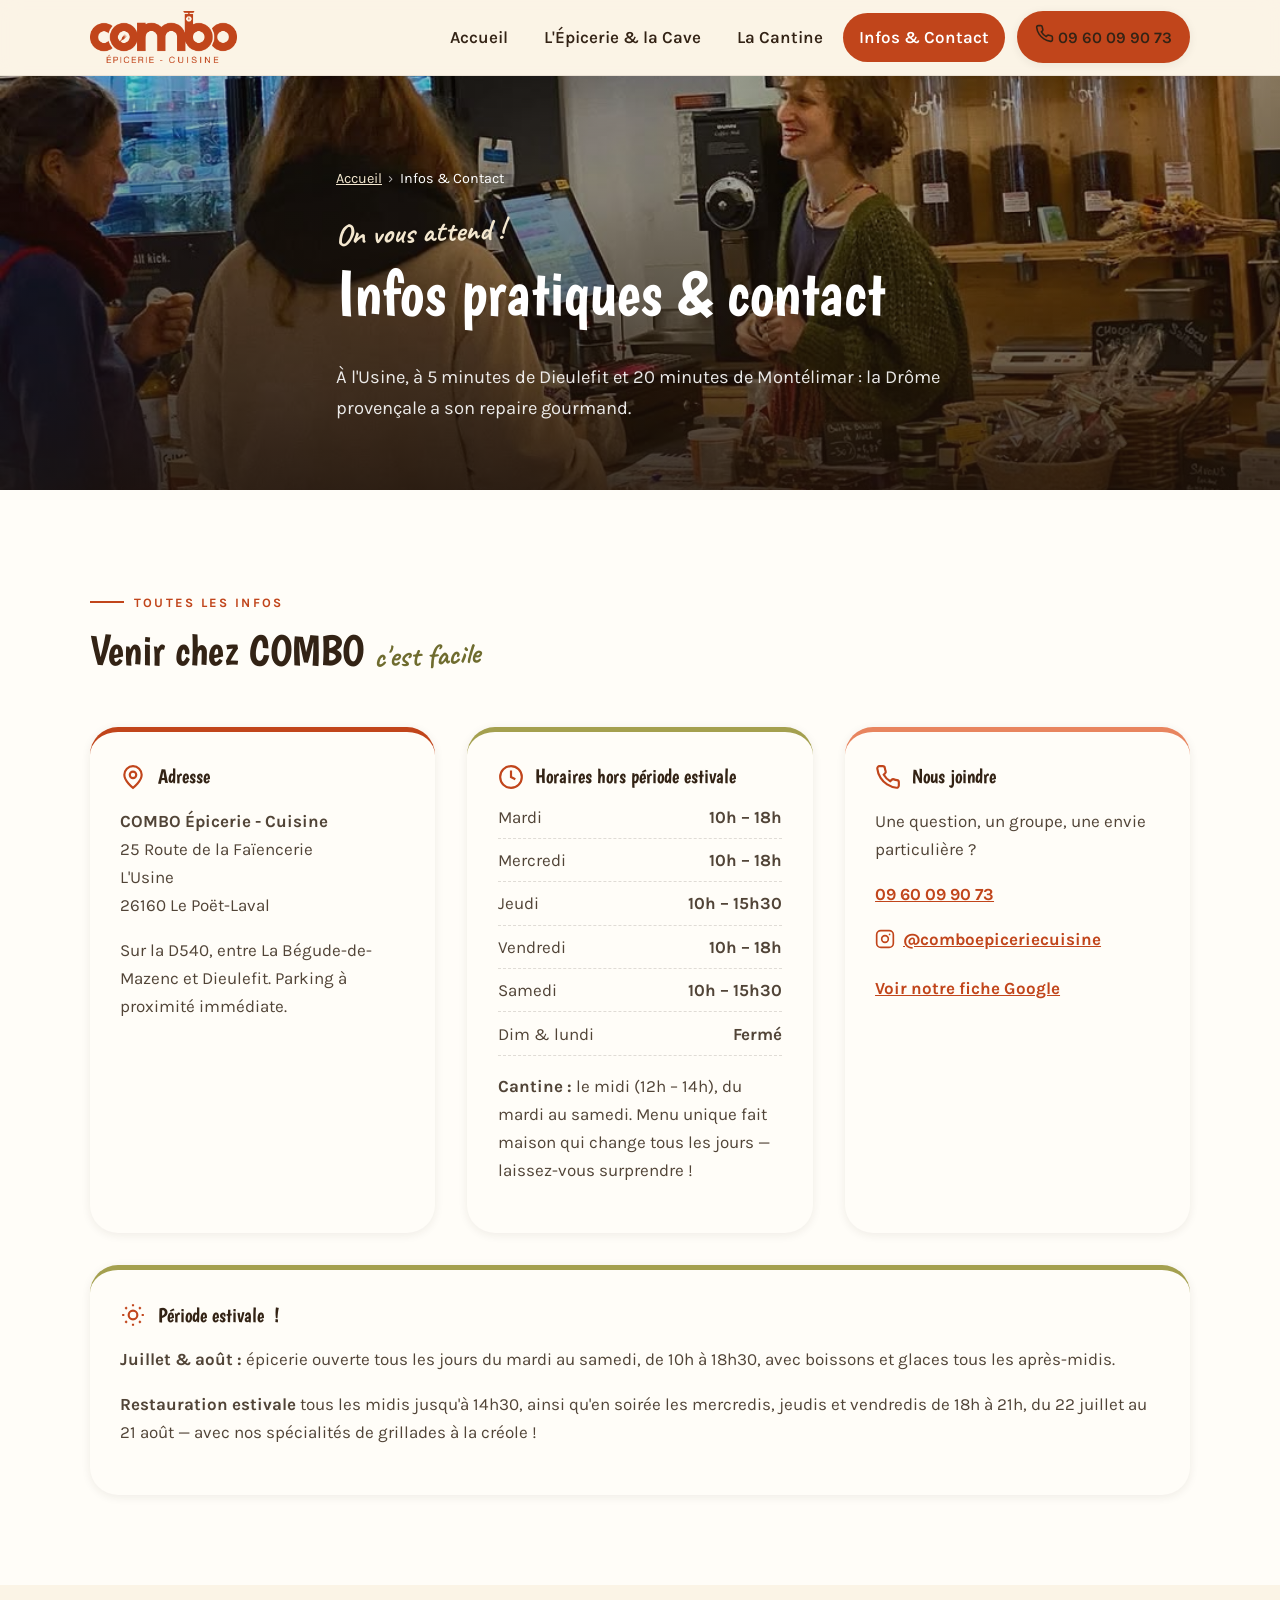
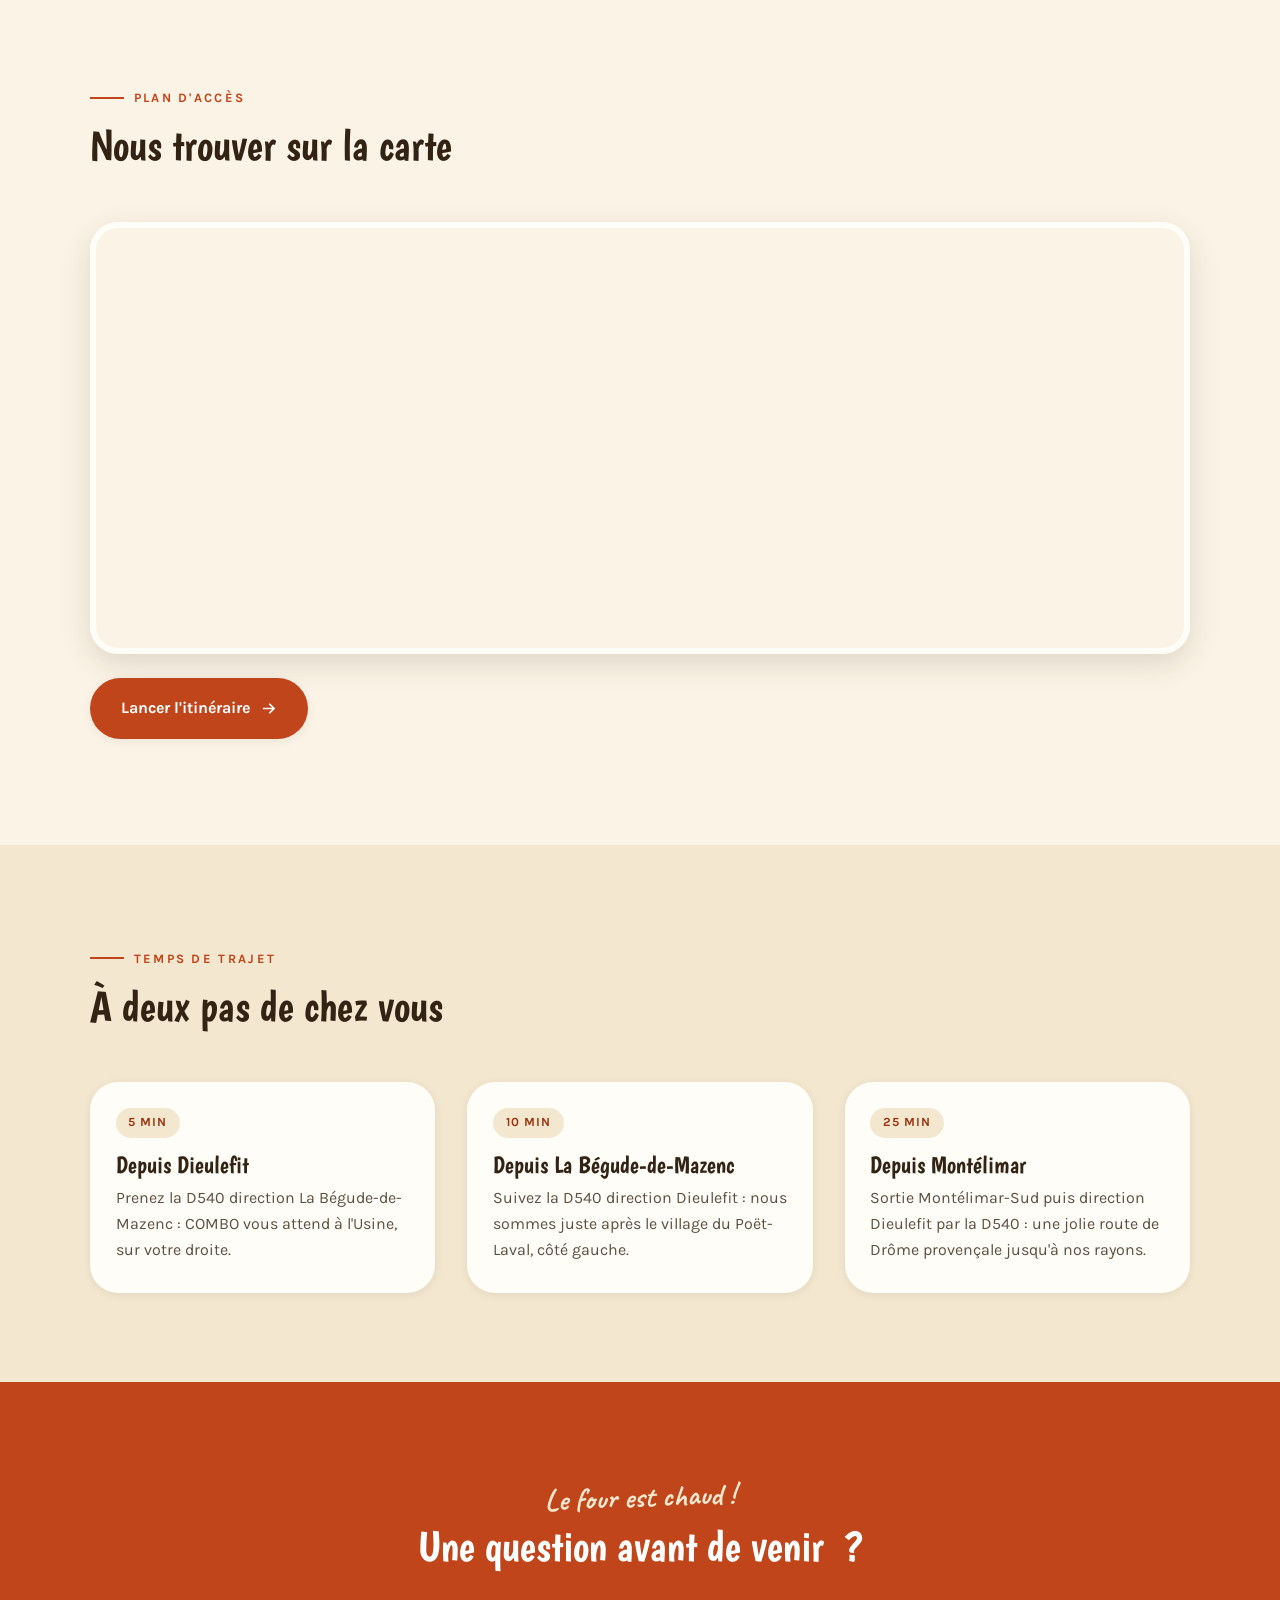
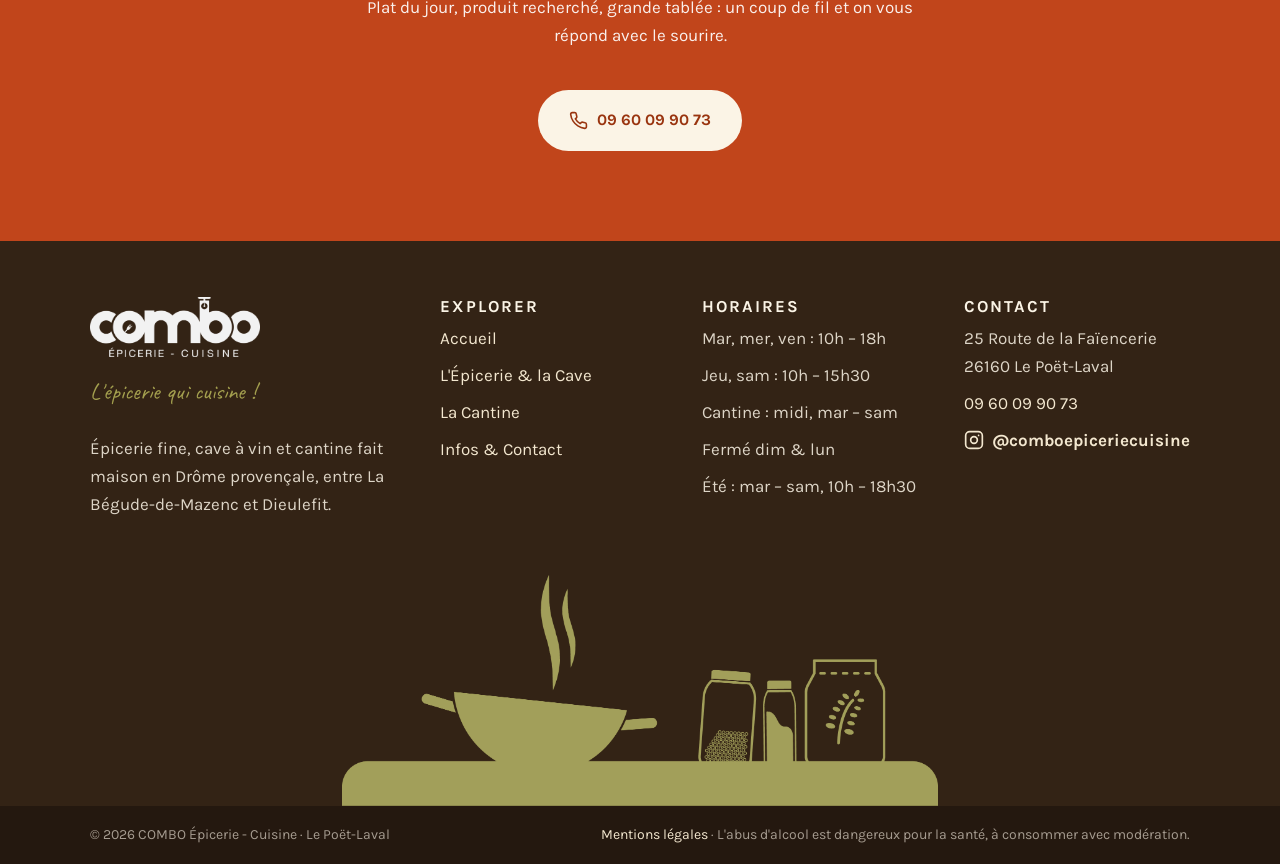
==== commit 80f32c1f: "Footer : barre copyright distincte sous l'illustration au lieu de superposee Fin de la superposition" ====
--- a/contact.html
+++ b/contact.html
@@ -233,12 +233,14 @@
           </ul>
         </div>
       </div>
-      <div class="footer-bottom">
+    </div>
+    <div class="footer-illustration"><img src="assets/img/illustration-wok-epicerie.png" alt="" loading="lazy" width="1920" height="743"></div>
+    <div class="footer-bottom">
+      <div class="container">
         <p>© 2026 COMBO Épicerie - Cuisine · Le Poët-Laval</p>
         <p><a href="mentions-legales.html">Mentions légales</a> · L'abus d'alcool est dangereux pour la santé, à consommer avec modération.</p>
       </div>
     </div>
-    <div class="footer-illustration"><img src="assets/img/illustration-wok-epicerie.png" alt="" loading="lazy" width="1920" height="743"></div>
   </footer>
 
   <script src="js/main.js" defer></script>
--- a/css/style.css
+++ b/css/style.css
@@ -386,19 +386,22 @@
 .site-footer { background: var(--ink); color: rgba(251, 244, 230, .85); }
 .site-footer a { color: var(--sand); text-decoration: none; }
 .site-footer a:hover { color: #fff; text-decoration: underline; }
-.footer-illustration { width: 100%; overflow: hidden; line-height: 0; }
-.footer-illustration img { width: 100%; height: clamp(70px, 11vw, 140px); object-fit: cover; object-position: center bottom; display: block; }
-.site-footer .container { padding-top: 3rem; padding-bottom: 2.5rem; }
-.footer-grid { display: grid; grid-template-columns: 1.4fr 1fr 1fr 1fr; gap: 2.5rem; margin-bottom: 2.5rem; }
+.site-footer > .container { padding-top: 3.5rem; }
+.footer-illustration { margin-top: 2.5rem; line-height: 0; pointer-events: none; }
+.footer-illustration img { display: block; width: auto; height: auto; max-width: 100%; max-height: clamp(120px, 18vw, 260px); margin: 0 auto; }
+.footer-grid { display: grid; grid-template-columns: 1.4fr 1fr 1fr 1fr; gap: 2.5rem; }
 .footer-grid h3 { color: var(--cream); font-size: 1.05rem; font-family: var(--font-body); font-weight: 700; text-transform: uppercase; letter-spacing: .12em; }
 .footer-grid ul { list-style: none; margin: 0; padding: 0; display: grid; gap: .55rem; }
 .footer-logo img { height: 60px; width: auto; filter: brightness(0) invert(.95); }
 .footer-baseline { font-family: var(--font-hand); font-size: 1.45rem; color: var(--olive); margin-top: 1rem; }
 .footer-bottom {
-  border-top: 1px solid rgba(251, 244, 230, .15); padding-top: 1.5rem;
-  display: flex; flex-wrap: wrap; justify-content: space-between; gap: 1rem;
-  font-size: .9rem; color: rgba(251, 244, 230, .6);
-}
+  background: rgba(0, 0, 0, .3);
+  padding: 1.1rem 0;
+  font-size: .875rem; color: rgba(251, 244, 230, .6);
+}
+.footer-bottom .container { display: flex; flex-wrap: wrap; justify-content: space-between; align-items: baseline; gap: .35rem 2rem; }
+.footer-bottom p { margin: 0; }
+@media (max-width: 560px) { .footer-bottom .container { justify-content: center; text-align: center; } }
 .insta-link { display: inline-flex; align-items: center; gap: .5rem; font-weight: 700; }
 .insta-link svg { width: 20px; height: 20px; }
 @media (max-width: 880px) { .footer-grid { grid-template-columns: 1fr 1fr; } }
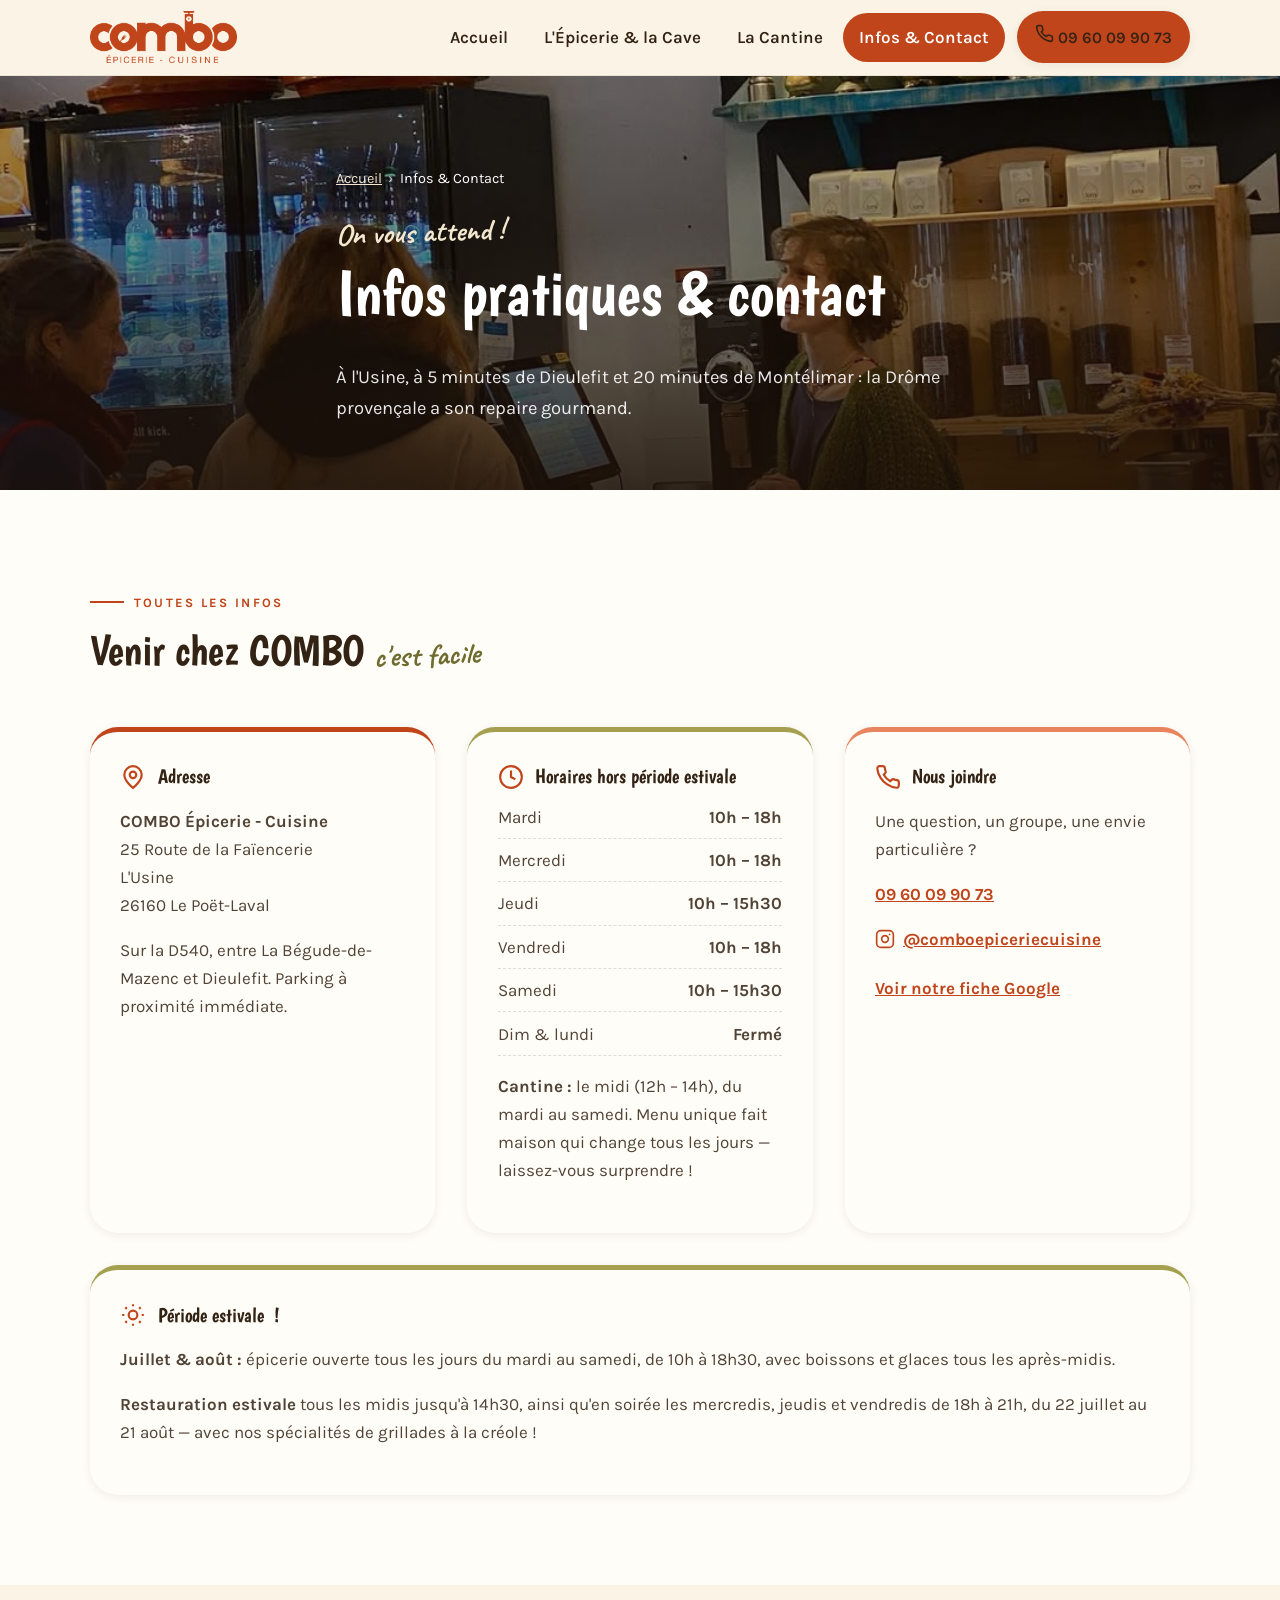
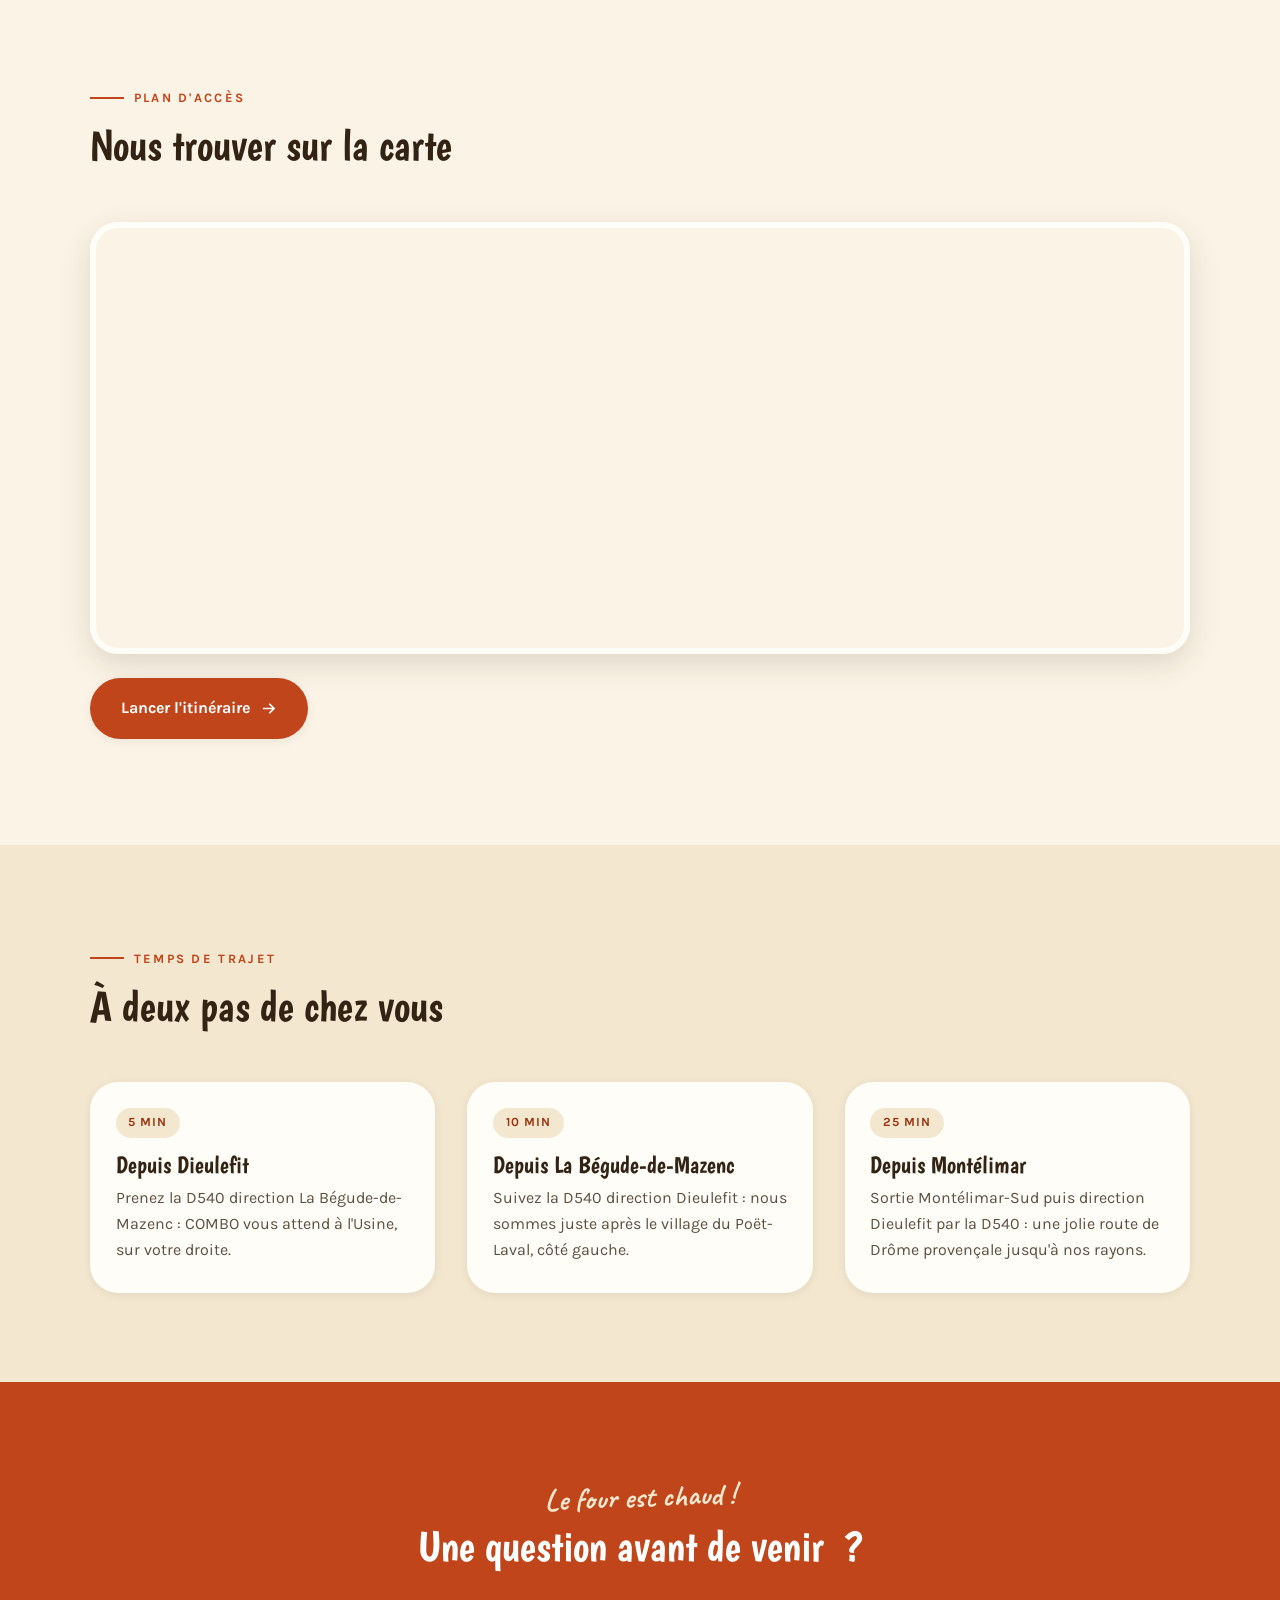
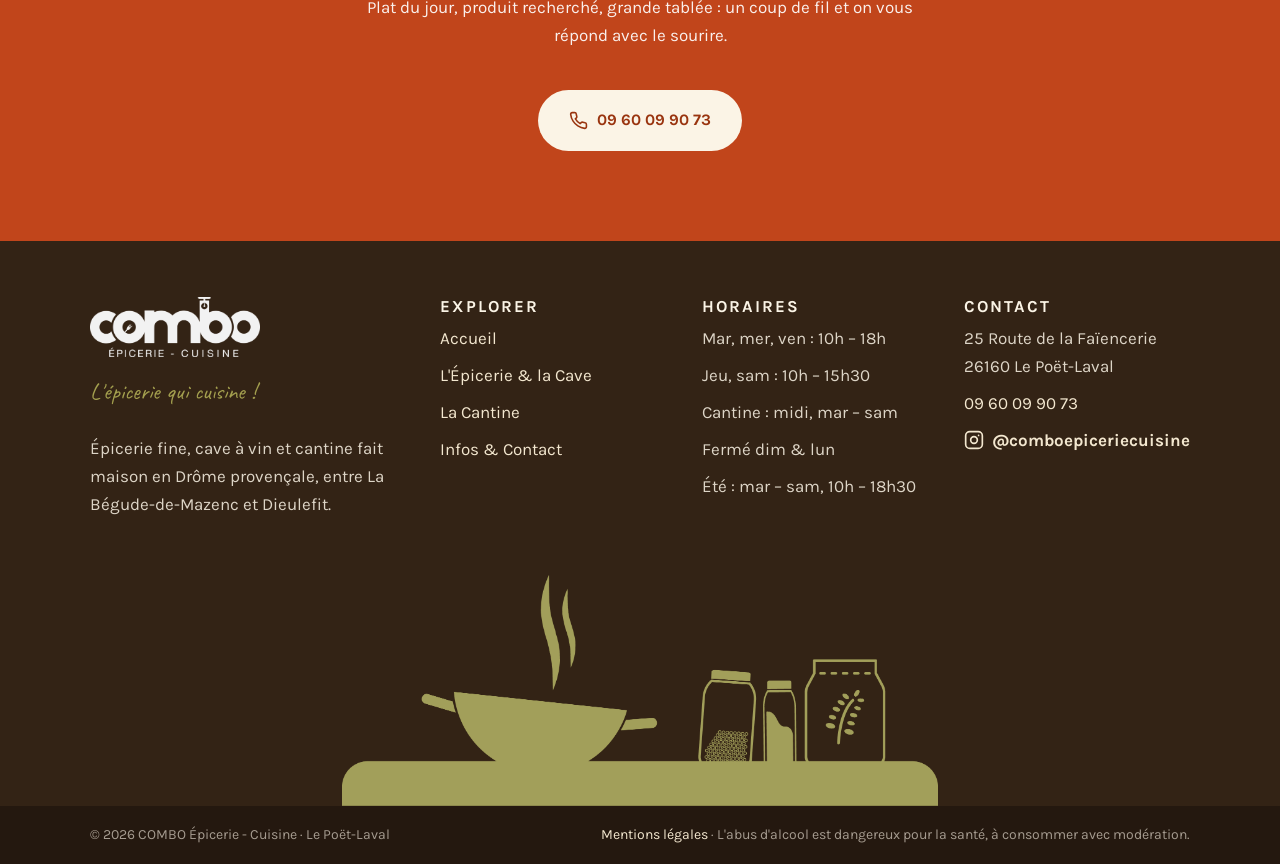
==== commit ee48cf25: "Heros epicerie et contact : recadrage sur les visages Ajout d une classe modificatrice object-positi" ====
--- a/contact.html
+++ b/contact.html
@@ -70,7 +70,7 @@
 
     <!-- ======================= HERO PAGE ======================= -->
     <section class="page-hero">
-      <img class="page-hero__bg" src="assets/img/epicerie-comptoir-ambiance-combo.jpg" alt="" loading="eager" fetchpriority="high">
+      <img class="page-hero__bg page-hero__bg--faces" src="assets/img/epicerie-comptoir-ambiance-combo.jpg" alt="" loading="eager" fetchpriority="high">
       <div class="container">
         <nav class="breadcrumb" aria-label="Fil d'Ariane">
           <ol>
--- a/css/style.css
+++ b/css/style.css
@@ -410,6 +410,8 @@
 /* ---------- Page header (pages internes) ---------- */
 .page-hero { position: relative; min-height: 46vh; display: flex; align-items: flex-end; overflow: hidden; }
 .page-hero img.page-hero__bg { position: absolute; inset: 0; width: 100%; height: 100%; object-fit: cover; }
+.page-hero img.page-hero__bg--top { object-position: 30% 20%; }
+.page-hero img.page-hero__bg--faces { object-position: 50% 30%; }
 .page-hero::after { content: ""; position: absolute; inset: 0; background: linear-gradient(to top, rgba(28,16,8,.85), rgba(28,16,8,.2)); }
 .page-hero .container { position: relative; z-index: 2; padding-block: 3rem; color: #fff; }
 .page-hero h1 { color: #fff; }
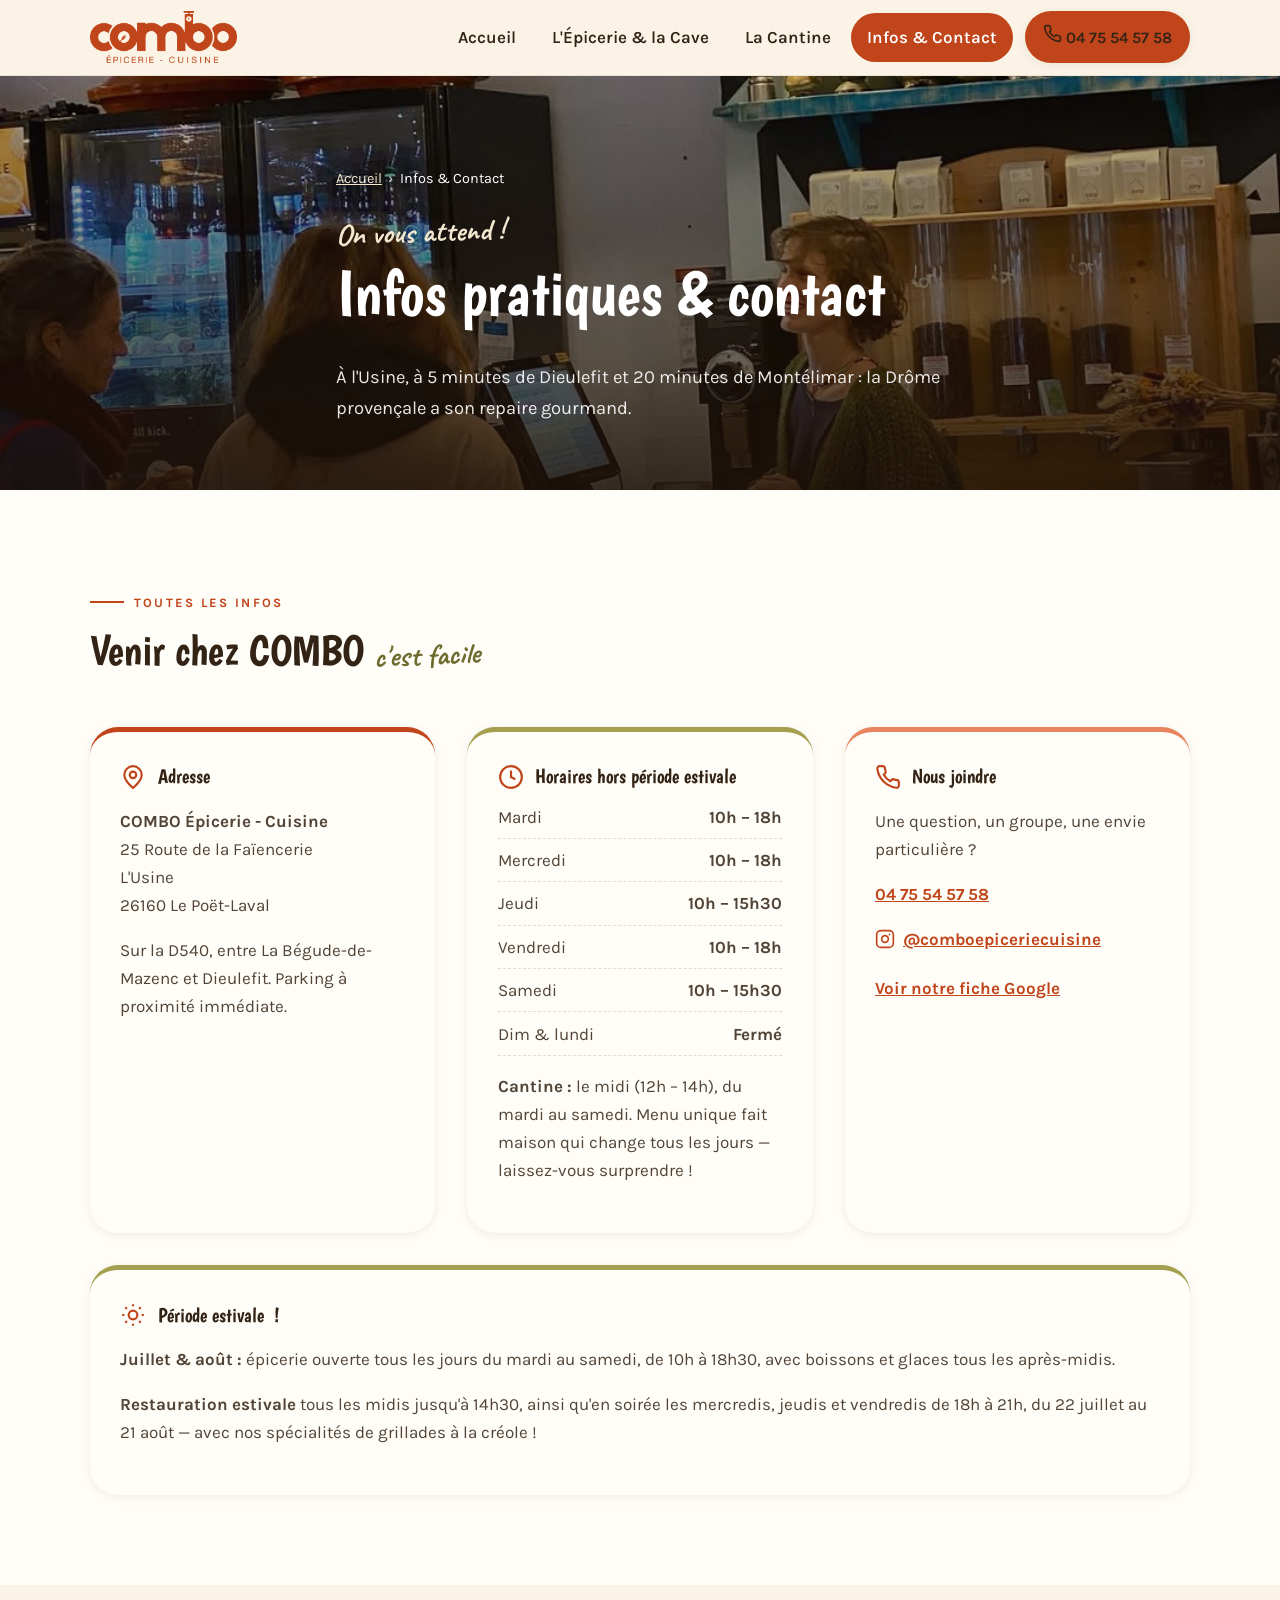
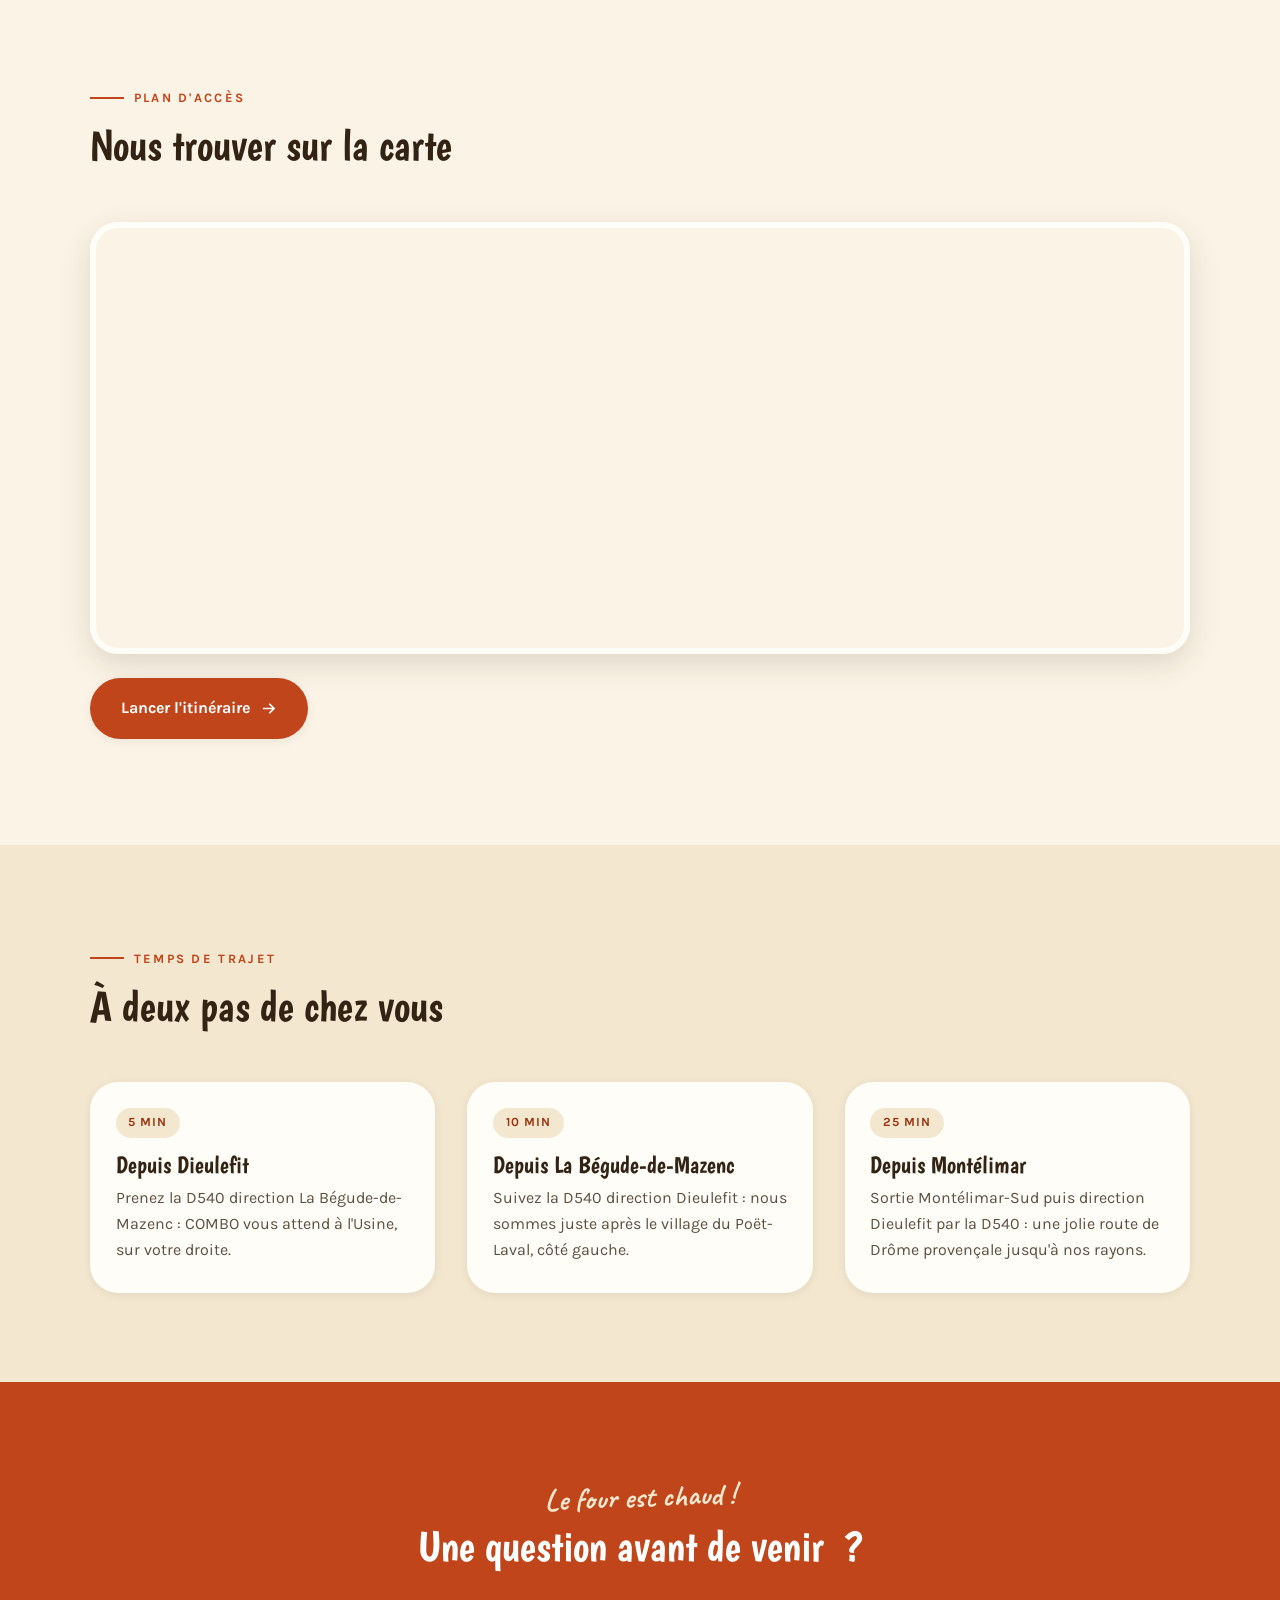
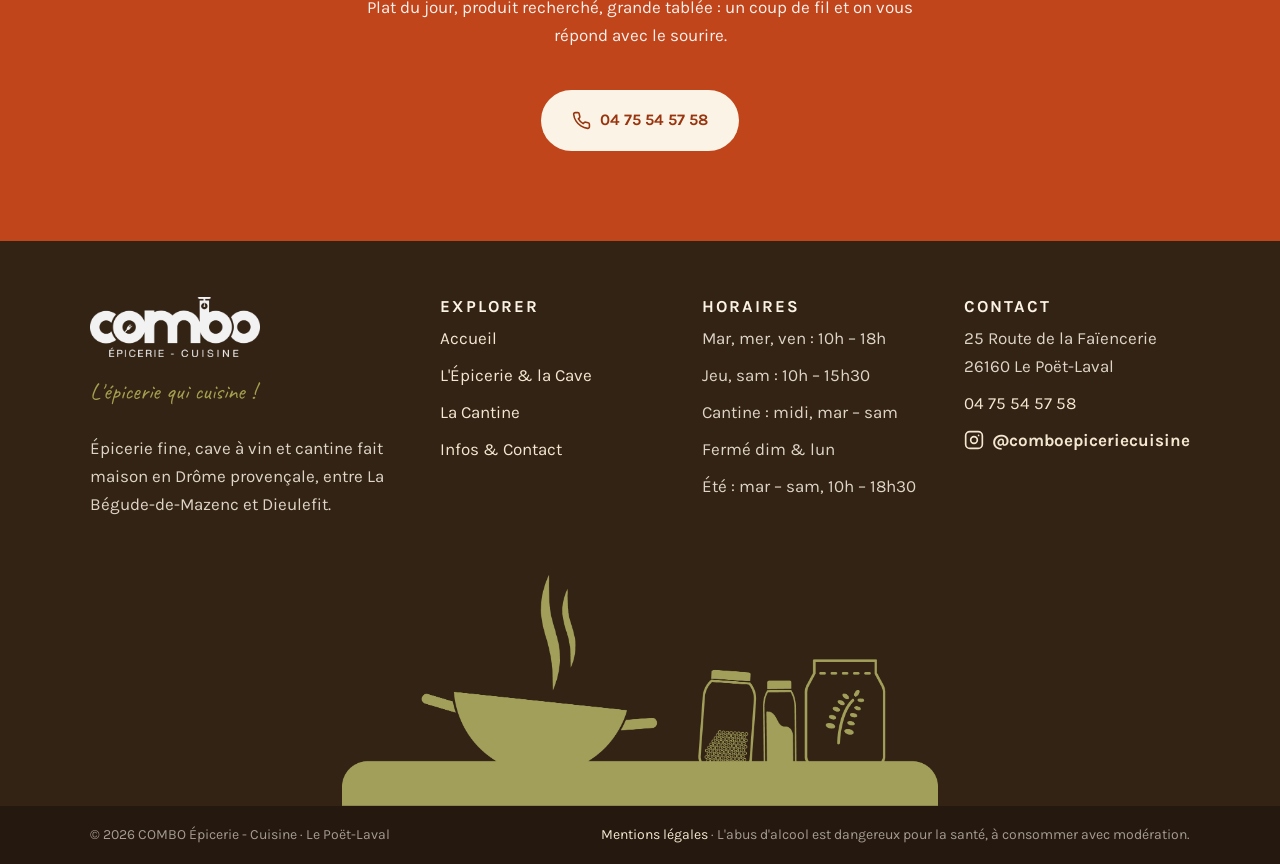
==== commit d1dd3787: "Mise à jour du numéro de téléphone COMBO (04 75 54 57 58) Remplacement de l'ancien numéro sur toutes" ====
--- a/contact.html
+++ b/contact.html
@@ -4,7 +4,7 @@
   <meta charset="UTF-8">
   <meta name="viewport" content="width=device-width, initial-scale=1">
   <title>Horaires, accès &amp; contact — COMBO Épicerie Cuisine, Le Poët-Laval près de Dieulefit</title>
-  <meta name="description" content="Retrouvez COMBO au 25 Route de la Faïencerie, à l'Usine, 26160 Le Poët-Laval, à 5 minutes de Dieulefit. Horaires de l'épicerie-café et de la cantine, téléphone 09 60 09 90 73, plan d'accès et Instagram.">
+  <meta name="description" content="Retrouvez COMBO au 25 Route de la Faïencerie, à l'Usine, 26160 Le Poët-Laval, à 5 minutes de Dieulefit. Horaires de l'épicerie-café et de la cantine, téléphone 04 75 54 57 58, plan d'accès et Instagram.">
   <link rel="canonical" href="https://comboepiceriecuisine.fr/contact.html">
   <meta property="og:type" content="website">
   <meta property="og:locale" content="fr_FR">
@@ -26,7 +26,7 @@
     "about": {
       "@type": "LocalBusiness",
       "name": "COMBO Épicerie - Cuisine",
-      "telephone": "+33960099073",
+      "telephone": "+33475545758",
       "address": {
         "@type": "PostalAddress",
         "streetAddress": "25 Route de la Faïencerie, L'Usine",
@@ -57,9 +57,9 @@
             <li><a href="epicerie.html">L'Épicerie &amp; la Cave</a></li>
             <li><a href="cuisine.html">La Cantine</a></li>
             <li><a href="contact.html" aria-current="page">Infos &amp; Contact</a></li>
-            <li><a class="btn btn--primary nav__cta" href="tel:+33960099073">
+            <li><a class="btn btn--primary nav__cta" href="tel:+33475545758">
               <svg viewBox="0 0 24 24" fill="none" stroke="currentColor" stroke-width="2" aria-hidden="true"><path d="M22 16.92v3a2 2 0 0 1-2.18 2 19.79 19.79 0 0 1-8.63-3.07 19.5 19.5 0 0 1-6-6 19.79 19.79 0 0 1-3.07-8.67A2 2 0 0 1 4.11 2h3a2 2 0 0 1 2 1.72c.127.96.361 1.903.7 2.81a2 2 0 0 1-.45 2.11L8.09 9.91a16 16 0 0 0 6 6l1.27-1.27a2 2 0 0 1 2.11-.45c.907.339 1.85.573 2.81.7A2 2 0 0 1 22 16.92z"/></svg>
-              09 60 09 90 73</a></li>
+              04 75 54 57 58</a></li>
           </ul>
         </div>
       </nav>
@@ -115,7 +115,7 @@
           <div class="info-card reveal reveal-delay-2">
             <h3><svg viewBox="0 0 24 24" fill="none" stroke="currentColor" stroke-width="2" aria-hidden="true"><path d="M22 16.92v3a2 2 0 0 1-2.18 2 19.79 19.79 0 0 1-8.63-3.07 19.5 19.5 0 0 1-6-6 19.79 19.79 0 0 1-3.07-8.67A2 2 0 0 1 4.11 2h3a2 2 0 0 1 2 1.72c.127.96.361 1.903.7 2.81a2 2 0 0 1-.45 2.11L8.09 9.91a16 16 0 0 0 6 6l1.27-1.27a2 2 0 0 1 2.11-.45c.907.339 1.85.573 2.81.7A2 2 0 0 1 22 16.92z"/></svg>Nous joindre</h3>
             <p>Une question, un groupe, une envie particulière&nbsp;?</p>
-            <p><a href="tel:+33960099073"><strong>09 60 09 90 73</strong></a></p>
+            <p><a href="tel:+33475545758"><strong>04 75 54 57 58</strong></a></p>
             <p><a class="insta-link" href="https://www.instagram.com/comboepiceriecuisine/" rel="noopener" target="_blank">
               <svg viewBox="0 0 24 24" fill="none" stroke="currentColor" stroke-width="2" aria-hidden="true"><rect x="2" y="2" width="20" height="20" rx="5"/><circle cx="12" cy="12" r="4"/><circle cx="17.5" cy="6.5" r="1" fill="currentColor" stroke="none"/></svg>
               @comboepiceriecuisine</a></p>
@@ -187,9 +187,9 @@
         <span class="hand">Le four est chaud&nbsp;!</span>
         <h2 id="cta-title">Une question avant de venir&nbsp;?</h2>
         <p>Plat du jour, produit recherché, grande tablée : un coup de fil et on vous répond avec le sourire.</p>
-        <a class="btn btn--light" href="tel:+33960099073">
+        <a class="btn btn--light" href="tel:+33475545758">
           <svg viewBox="0 0 24 24" fill="none" stroke="currentColor" stroke-width="2" aria-hidden="true"><path d="M22 16.92v3a2 2 0 0 1-2.18 2 19.79 19.79 0 0 1-8.63-3.07 19.5 19.5 0 0 1-6-6 19.79 19.79 0 0 1-3.07-8.67A2 2 0 0 1 4.11 2h3a2 2 0 0 1 2 1.72c.127.96.361 1.903.7 2.81a2 2 0 0 1-.45 2.11L8.09 9.91a16 16 0 0 0 6 6l1.27-1.27a2 2 0 0 1 2.11-.45c.907.339 1.85.573 2.81.7A2 2 0 0 1 22 16.92z"/></svg>
-          09 60 09 90 73
+          04 75 54 57 58
         </a>
       </div>
     </section>
@@ -226,7 +226,7 @@
           <h3>Contact</h3>
           <ul>
             <li>25 Route de la Faïencerie<br>26160 Le Poët-Laval</li>
-            <li><a href="tel:+33960099073">09 60 09 90 73</a></li>
+            <li><a href="tel:+33475545758">04 75 54 57 58</a></li>
             <li><a class="insta-link" href="https://www.instagram.com/comboepiceriecuisine/" rel="noopener" target="_blank">
               <svg viewBox="0 0 24 24" fill="none" stroke="currentColor" stroke-width="2" aria-hidden="true"><rect x="2" y="2" width="20" height="20" rx="5"/><circle cx="12" cy="12" r="4"/><circle cx="17.5" cy="6.5" r="1" fill="currentColor" stroke="none"/></svg>
               @comboepiceriecuisine</a></li>
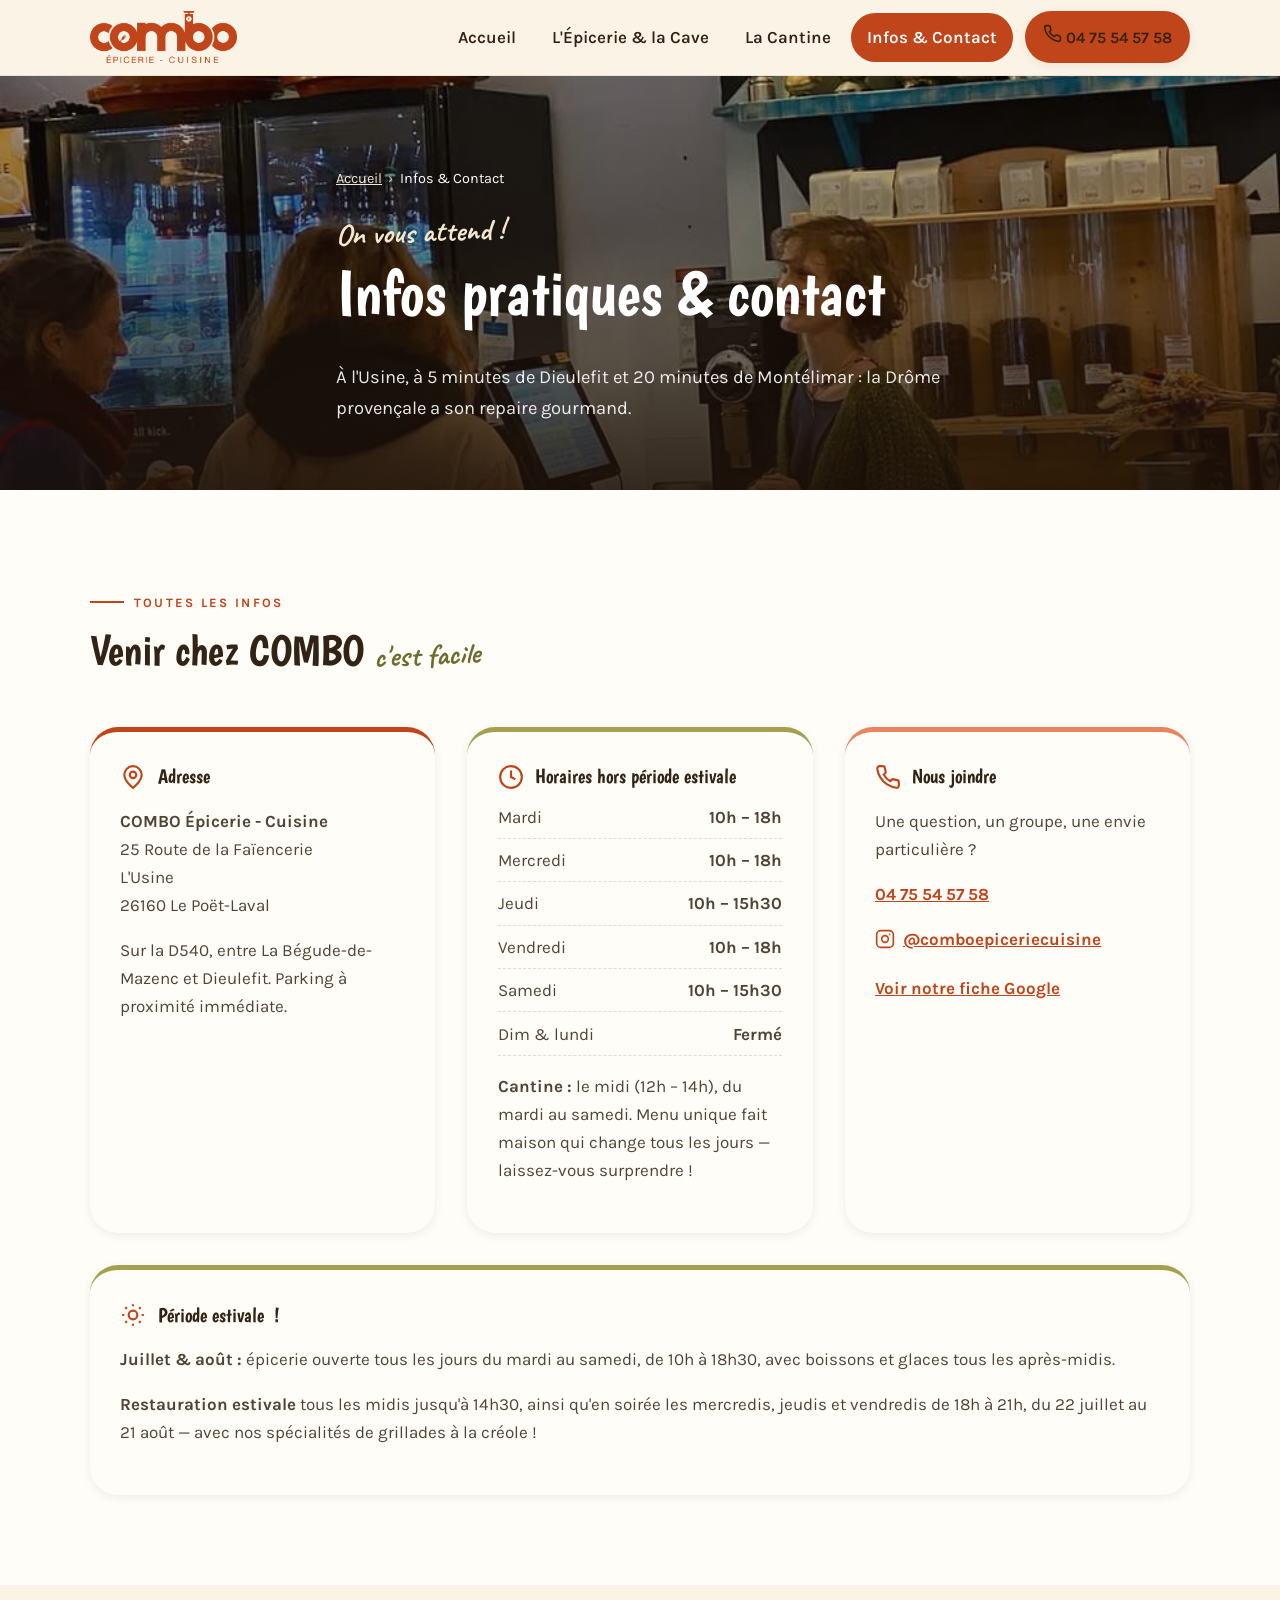
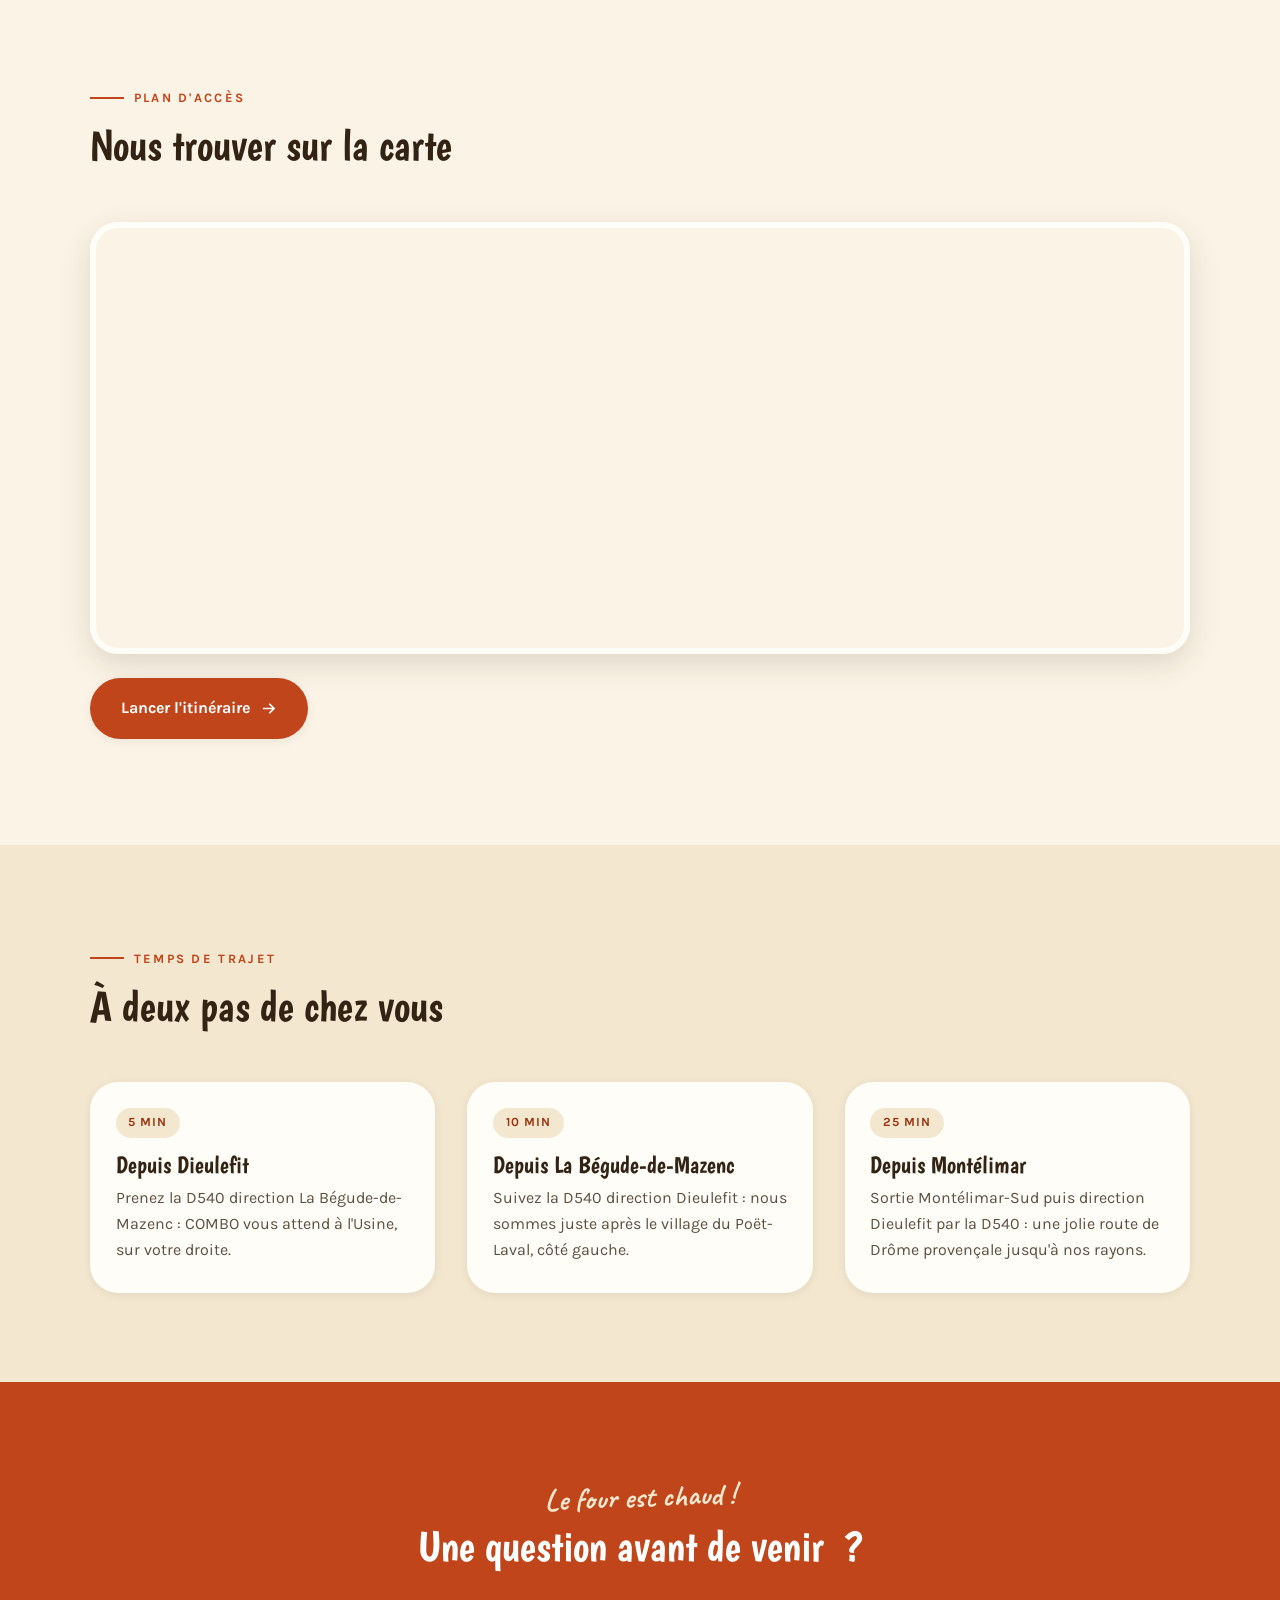
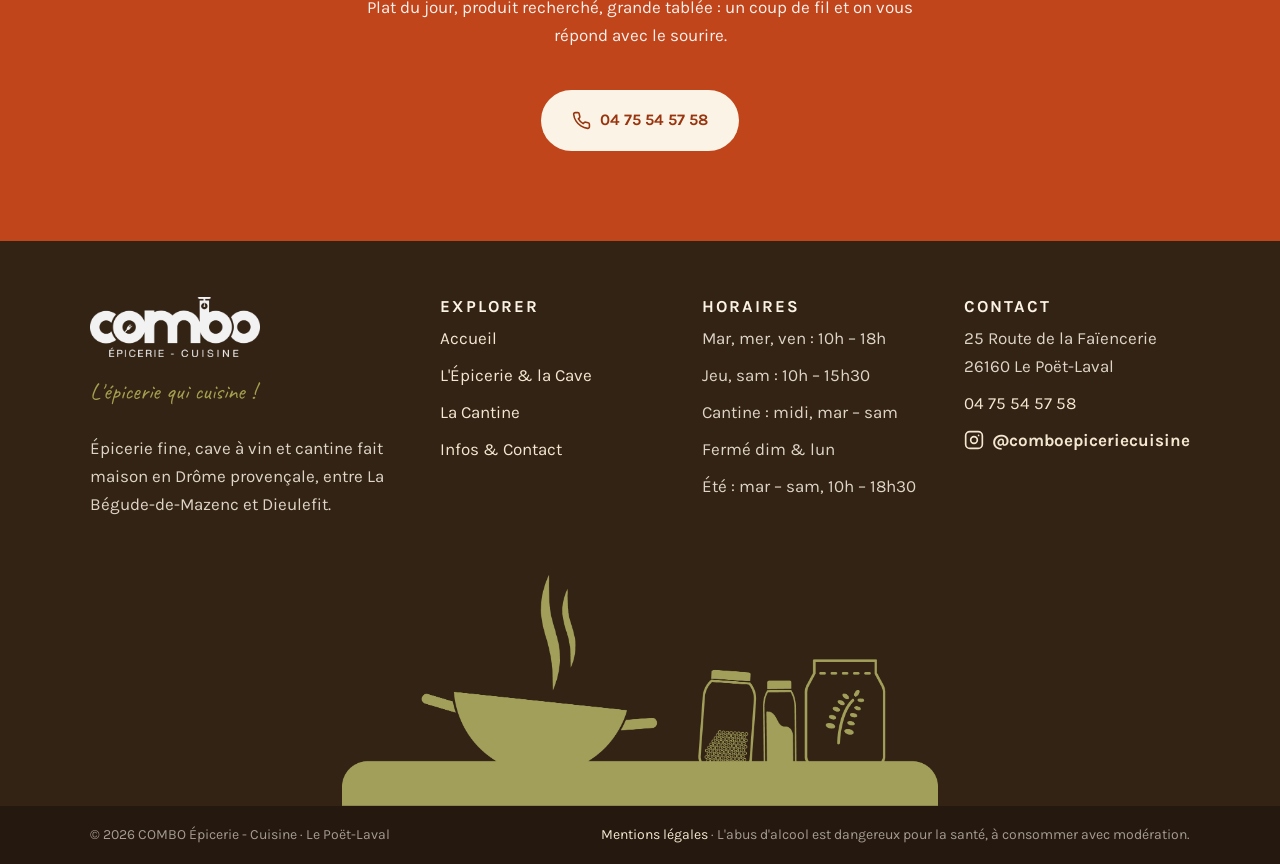
==== commit 2c66eeb8: "Perf mobile : chargement des polices optimise et images allegees - Polices : suppression de l'@impor" ====
--- a/contact.html
+++ b/contact.html
@@ -16,6 +16,7 @@
   <link rel="icon" type="image/png" href="assets/img/favicon.png">
   <link rel="preconnect" href="https://fonts.googleapis.com">
   <link rel="preconnect" href="https://fonts.gstatic.com" crossorigin>
+  <link rel="stylesheet" href="https://fonts.googleapis.com/css2?family=Boogaloo&family=Caveat:wght@500;700&family=Karla:wght@400;600;700&family=Playfair+Display:ital,wght@1,400;1,500&display=swap">
   <link rel="stylesheet" href="css/style.css">
   <script type="application/ld+json">
   {
--- a/css/style.css
+++ b/css/style.css
@@ -3,7 +3,8 @@
    Charte : terracotta du logo, olive des illustrations, crème chaleureuse
    ========================================================================== */
 
-@import url('https://fonts.googleapis.com/css2?family=Playfair+Display:ital,wght@0,500;0,700;0,800;1,500;1,700&family=Karla:wght@300;400;500;600;700&family=Caveat:wght@500;700&family=Boogaloo&display=swap');
+/* Polices chargées via <link> dans le <head> (voir header.php / enqueue) —
+   pas d'@import ici : il crée une chaîne de requêtes bloquante pénalisante sur mobile. */
 
 :root {
   --terracotta: #C1451B;
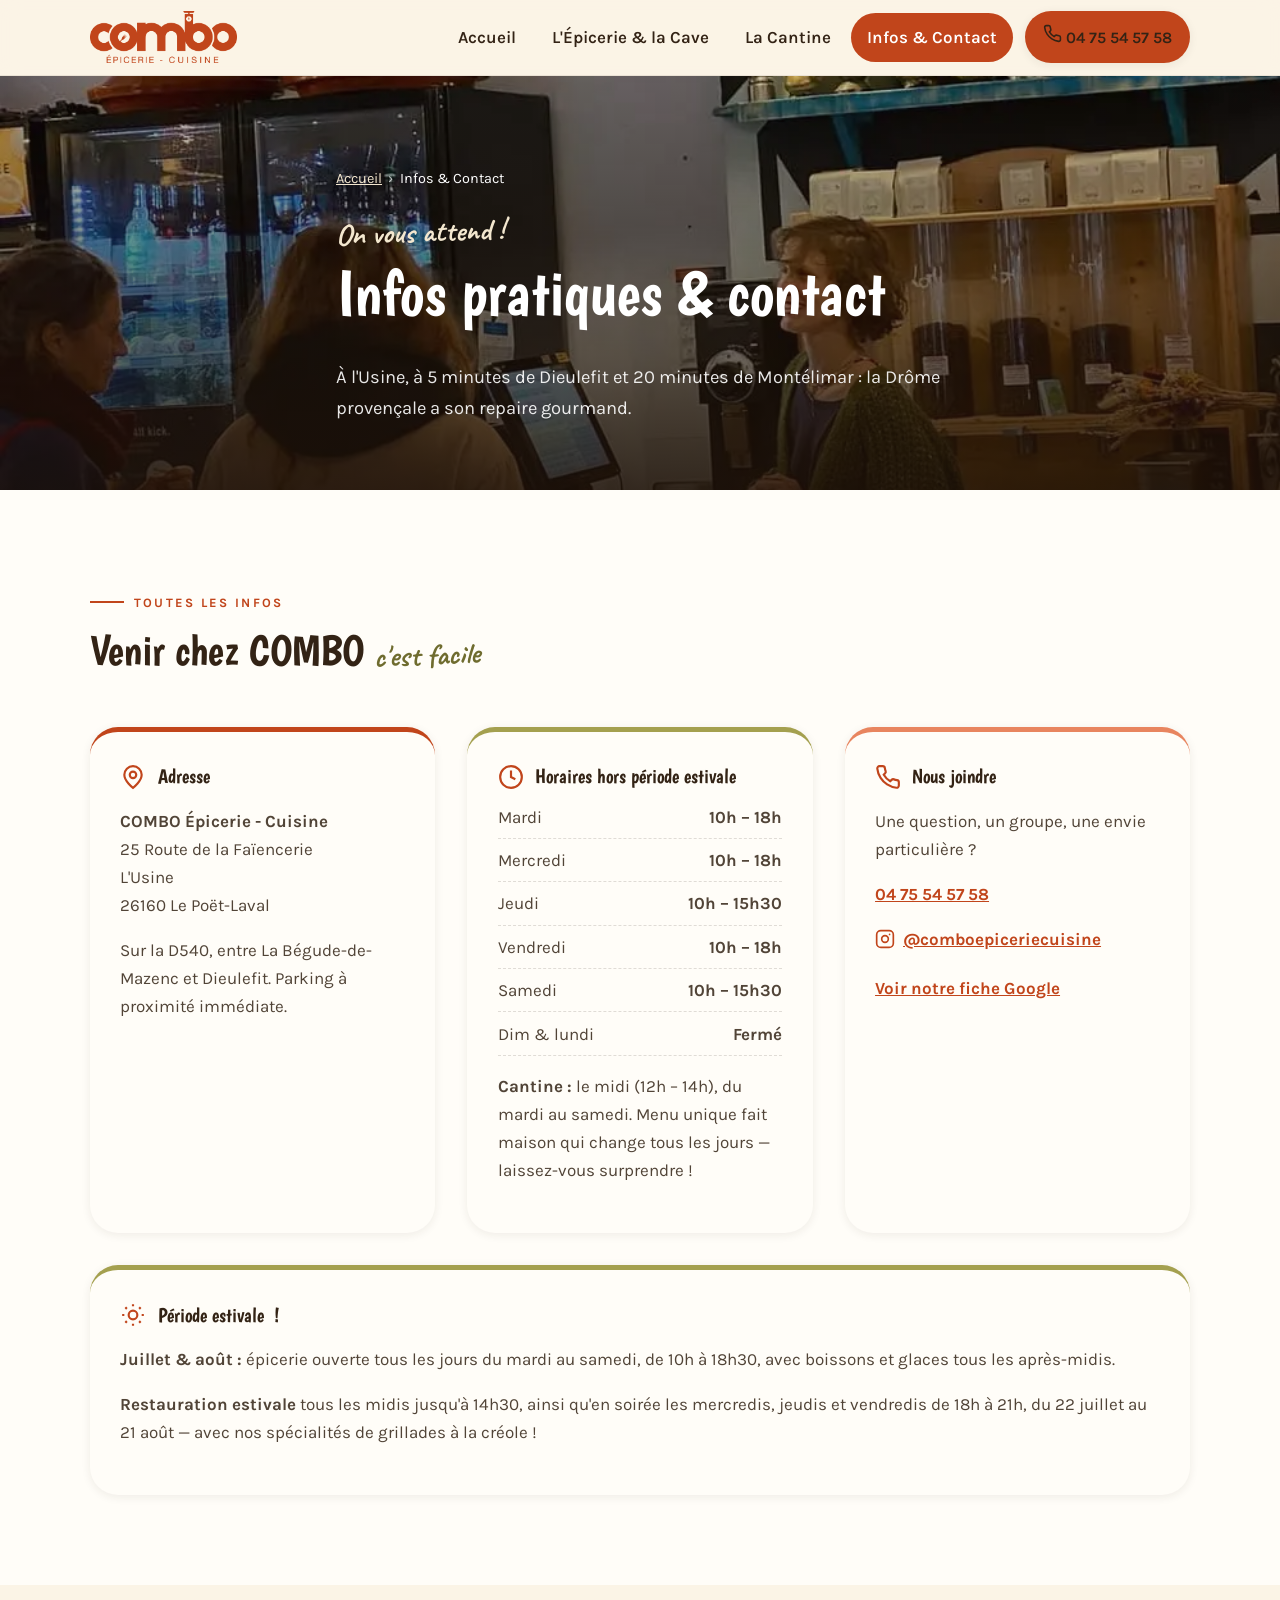
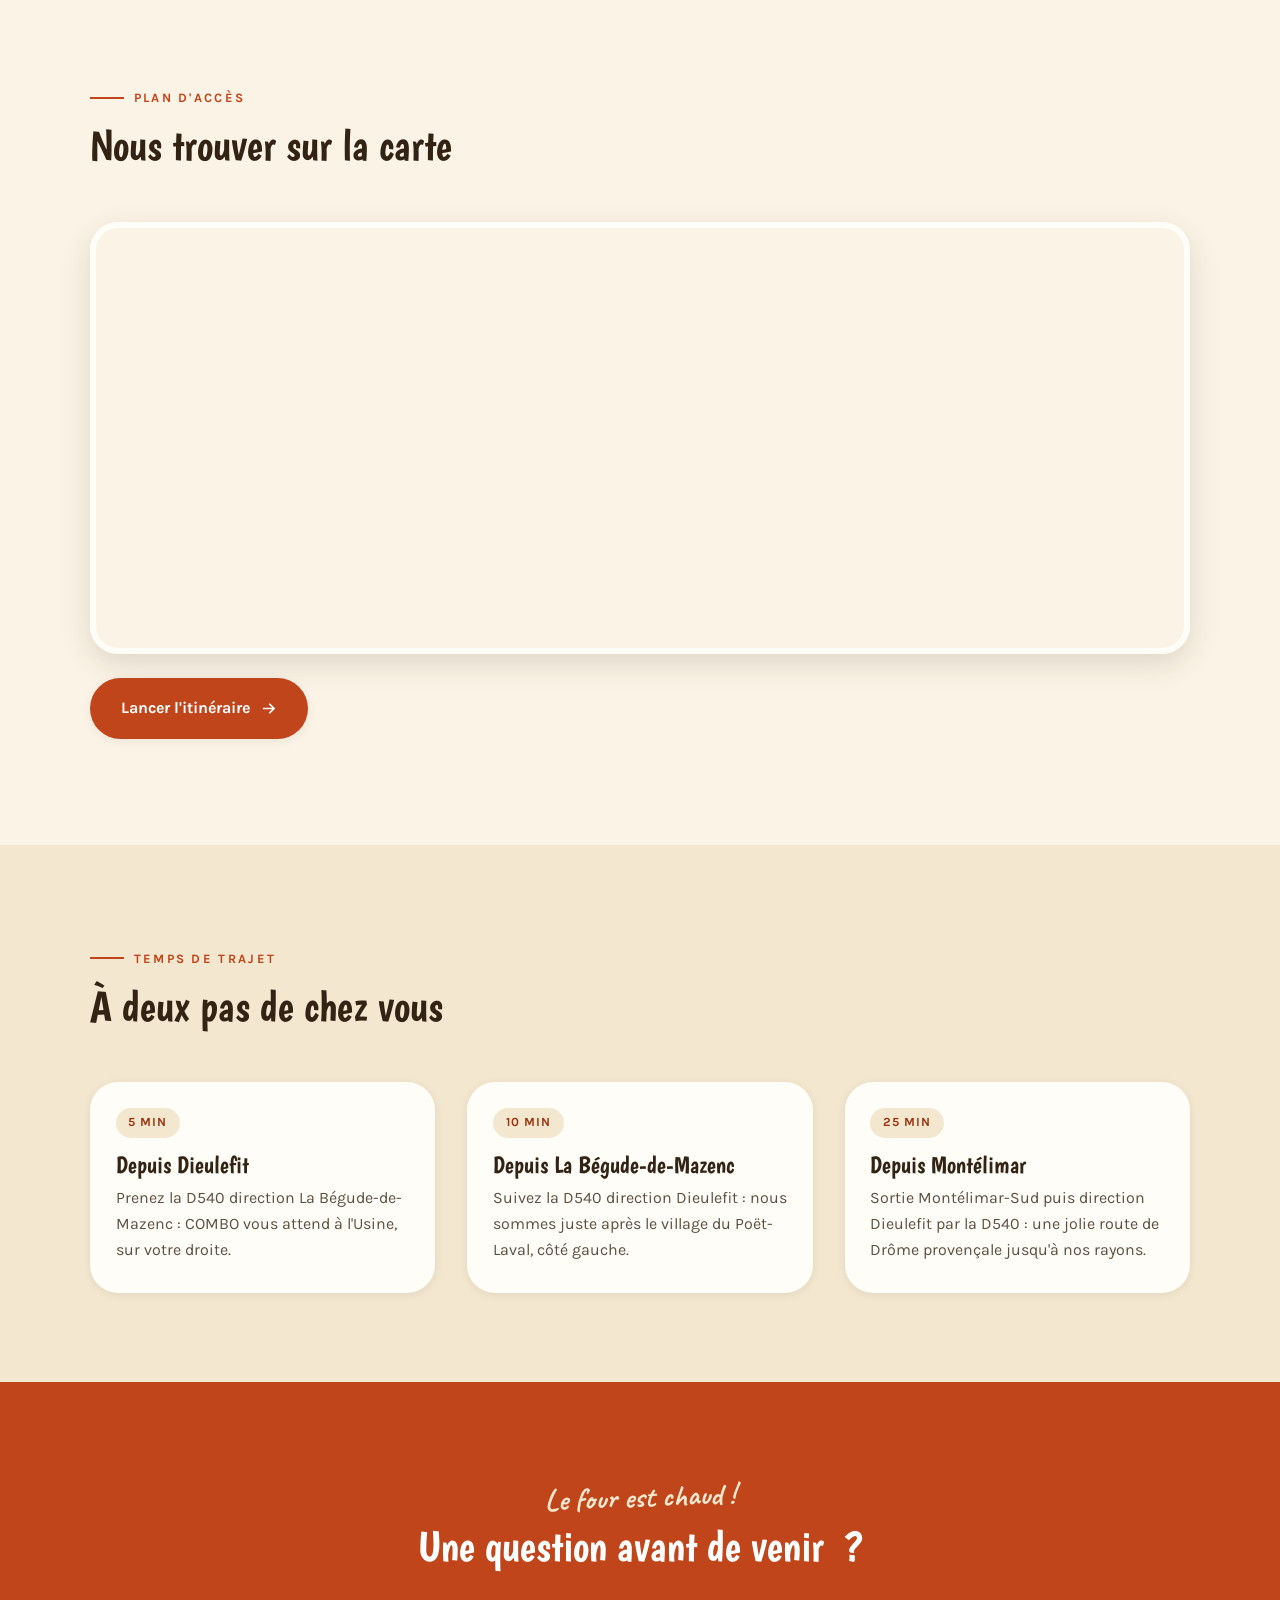
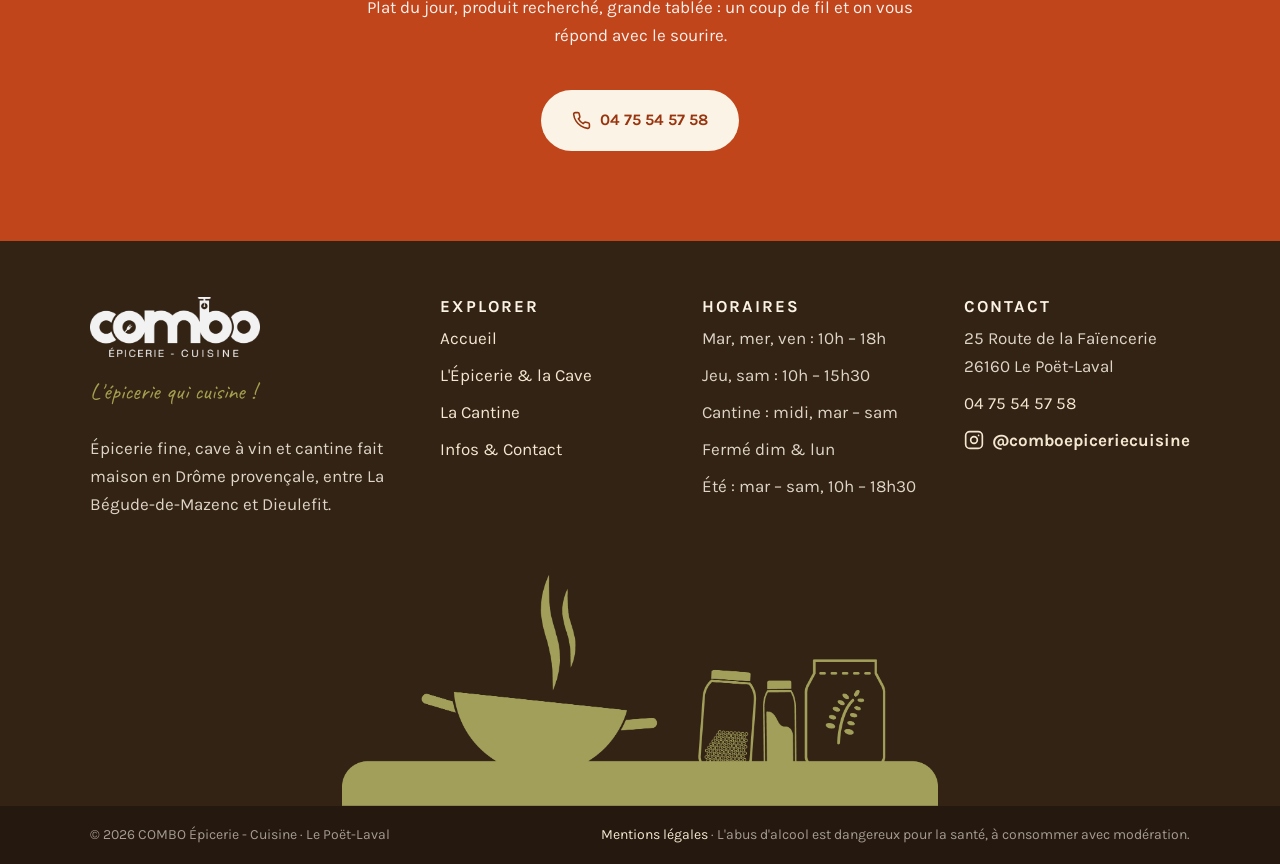
==== commit 880e851c: "Perf mobile : images servies en WebP (repli JPEG) via <picture> - Génération de siblings .webp pour " ====
--- a/contact.html
+++ b/contact.html
@@ -71,7 +71,7 @@
 
     <!-- ======================= HERO PAGE ======================= -->
     <section class="page-hero">
-      <img class="page-hero__bg page-hero__bg--faces" src="assets/img/epicerie-comptoir-ambiance-combo.jpg" alt="" loading="eager" fetchpriority="high">
+      <picture><source type="image/webp" srcset="assets/img/epicerie-comptoir-ambiance-combo.webp"><img class="page-hero__bg page-hero__bg--faces" src="assets/img/epicerie-comptoir-ambiance-combo.jpg" alt="" loading="eager" fetchpriority="high"></picture>
       <div class="container">
         <nav class="breadcrumb" aria-label="Fil d'Ariane">
           <ol>
--- a/css/style.css
+++ b/css/style.css
@@ -48,6 +48,8 @@
 }
 
 img { max-width: 100%; height: auto; display: block; }
+/* <picture> ne crée pas de boîte : l'<img> se comporte exactement comme sans enveloppe (WebP + repli JPEG). */
+picture { display: contents; }
 
 a { color: var(--terracotta); }
 a:focus-visible, button:focus-visible {
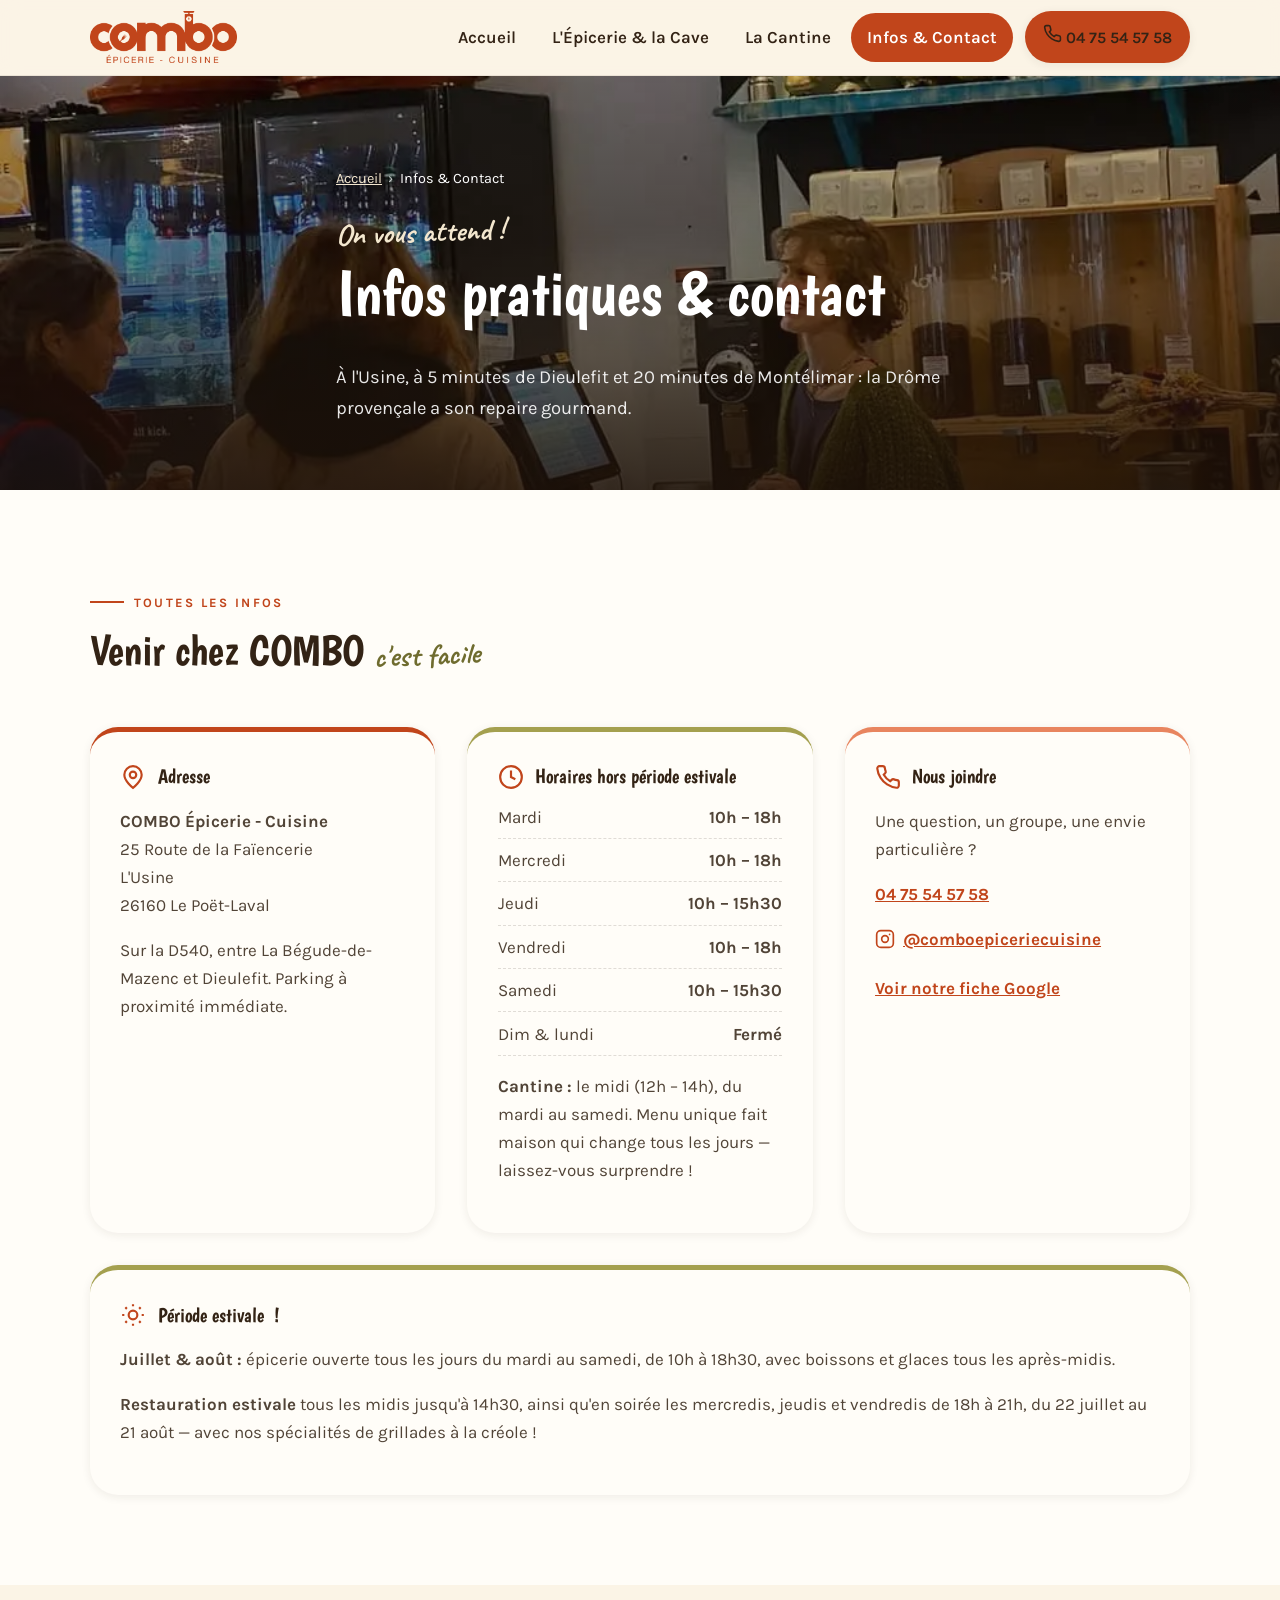
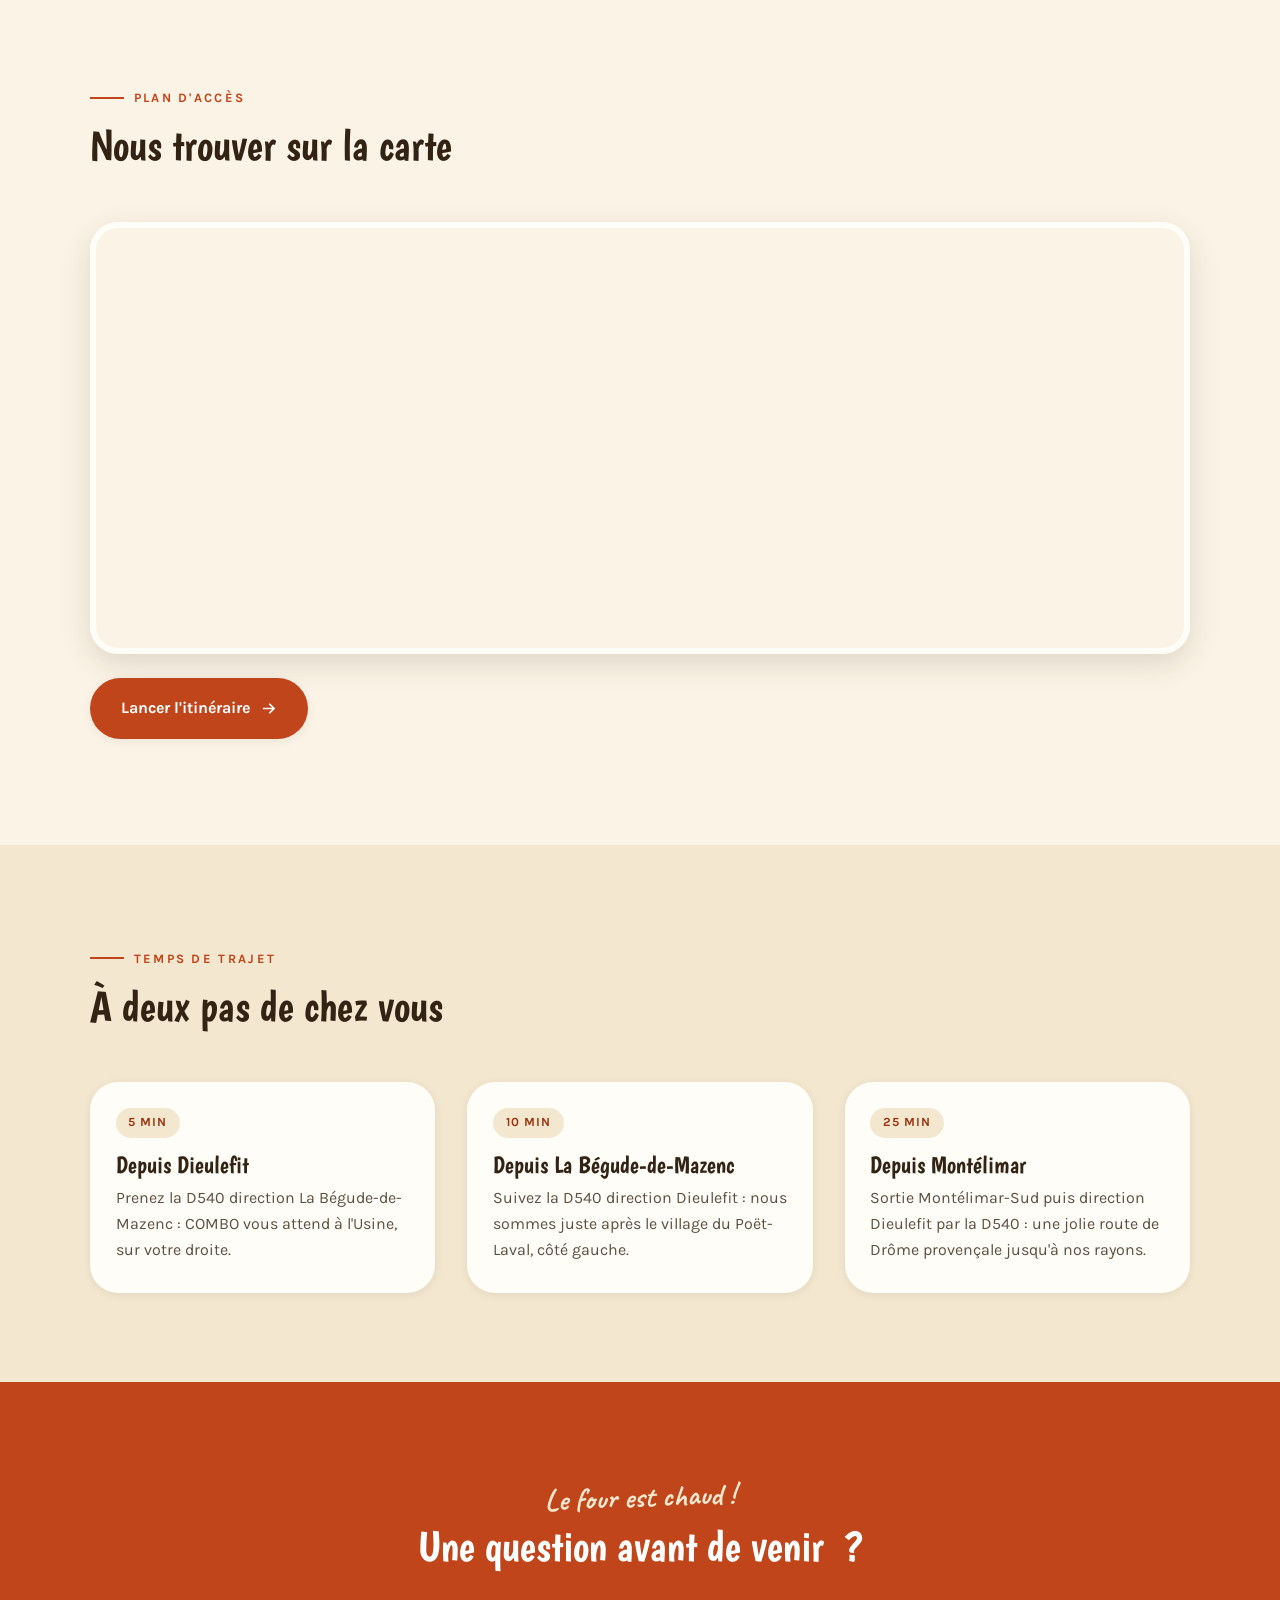
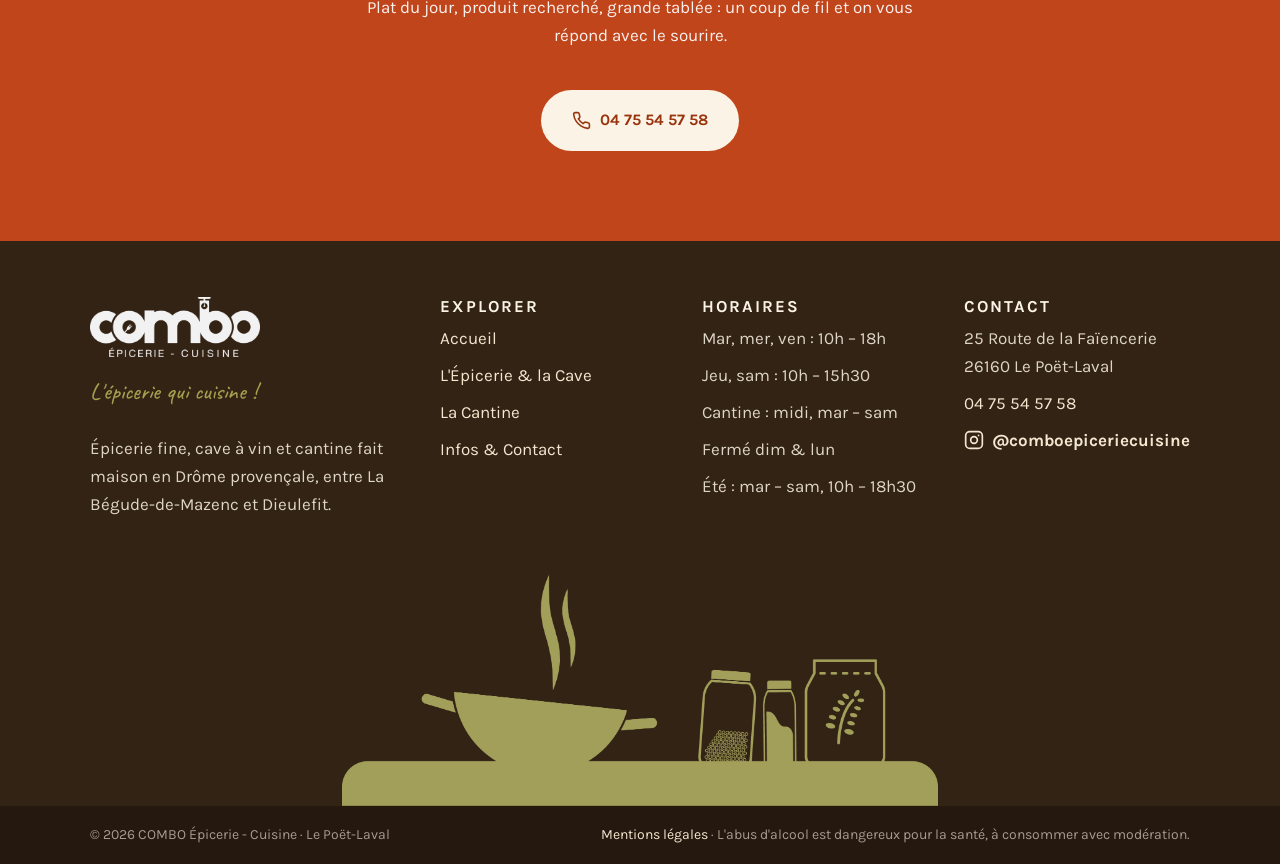
==== commit 8b76a470: "Perf mobile : polices auto-hébergées + préchargées (theme 1.3.0) Le LCP mobile est un élément texte " ====
--- a/contact.html
+++ b/contact.html
@@ -14,9 +14,8 @@
   <meta property="og:image" content="https://comboepiceriecuisine.fr/assets/img/epicerie-comptoir-ambiance-combo.jpg">
   <meta name="twitter:card" content="summary_large_image">
   <link rel="icon" type="image/png" href="assets/img/favicon.png">
-  <link rel="preconnect" href="https://fonts.googleapis.com">
-  <link rel="preconnect" href="https://fonts.gstatic.com" crossorigin>
-  <link rel="stylesheet" href="https://fonts.googleapis.com/css2?family=Boogaloo&family=Caveat:wght@500;700&family=Karla:wght@400;600;700&family=Playfair+Display:ital,wght@1,400;1,500&display=swap">
+  <link rel="preload" as="font" type="font/woff2" href="assets/fonts/karla-400-normal-latin.woff2" crossorigin>
+  <link rel="preload" as="font" type="font/woff2" href="assets/fonts/boogaloo-400-normal-latin.woff2" crossorigin>
   <link rel="stylesheet" href="css/style.css">
   <script type="application/ld+json">
   {
--- a/css/style.css
+++ b/css/style.css
@@ -3,8 +3,21 @@
    Charte : terracotta du logo, olive des illustrations, crème chaleureuse
    ========================================================================== */
 
-/* Polices chargées via <link> dans le <head> (voir header.php / enqueue) —
-   pas d'@import ici : il crée une chaîne de requêtes bloquante pénalisante sur mobile. */
+/* Polices auto-hébergées (woff2 dans assets/fonts) : pas de requête tierce,
+   pas de CSS externe bloquant. Karla + Boogaloo sont préchargées dans le <head>. */
+@font-face{font-family:'Boogaloo';font-style:normal;font-weight:400;font-display:swap;src:url(../assets/fonts/boogaloo-400-normal-latin.woff2) format('woff2');unicode-range:U+0000-00FF, U+0131, U+0152-0153, U+02BB-02BC, U+02C6, U+02DA, U+02DC, U+0304, U+0308, U+0329, U+2000-206F, U+20AC, U+2122, U+2191, U+2193, U+2212, U+2215, U+FEFF, U+FFFD;}
+@font-face{font-family:'Caveat';font-style:normal;font-weight:500;font-display:swap;src:url(../assets/fonts/caveat-500-normal-latin-ext.woff2) format('woff2');unicode-range:U+0100-02BA, U+02BD-02C5, U+02C7-02CC, U+02CE-02D7, U+02DD-02FF, U+0304, U+0308, U+0329, U+1D00-1DBF, U+1E00-1E9F, U+1EF2-1EFF, U+2020, U+20A0-20AB, U+20AD-20C0, U+2113, U+2C60-2C7F, U+A720-A7FF;}
+@font-face{font-family:'Caveat';font-style:normal;font-weight:500;font-display:swap;src:url(../assets/fonts/caveat-500-normal-latin.woff2) format('woff2');unicode-range:U+0000-00FF, U+0131, U+0152-0153, U+02BB-02BC, U+02C6, U+02DA, U+02DC, U+0304, U+0308, U+0329, U+2000-206F, U+20AC, U+2122, U+2191, U+2193, U+2212, U+2215, U+FEFF, U+FFFD;}
+@font-face{font-family:'Caveat';font-style:normal;font-weight:700;font-display:swap;src:url(../assets/fonts/caveat-700-normal-latin-ext.woff2) format('woff2');unicode-range:U+0100-02BA, U+02BD-02C5, U+02C7-02CC, U+02CE-02D7, U+02DD-02FF, U+0304, U+0308, U+0329, U+1D00-1DBF, U+1E00-1E9F, U+1EF2-1EFF, U+2020, U+20A0-20AB, U+20AD-20C0, U+2113, U+2C60-2C7F, U+A720-A7FF;}
+@font-face{font-family:'Caveat';font-style:normal;font-weight:700;font-display:swap;src:url(../assets/fonts/caveat-700-normal-latin.woff2) format('woff2');unicode-range:U+0000-00FF, U+0131, U+0152-0153, U+02BB-02BC, U+02C6, U+02DA, U+02DC, U+0304, U+0308, U+0329, U+2000-206F, U+20AC, U+2122, U+2191, U+2193, U+2212, U+2215, U+FEFF, U+FFFD;}
+@font-face{font-family:'Karla';font-style:normal;font-weight:400;font-display:swap;src:url(../assets/fonts/karla-400-normal-latin-ext.woff2) format('woff2');unicode-range:U+0100-02BA, U+02BD-02C5, U+02C7-02CC, U+02CE-02D7, U+02DD-02FF, U+0304, U+0308, U+0329, U+1D00-1DBF, U+1E00-1E9F, U+1EF2-1EFF, U+2020, U+20A0-20AB, U+20AD-20C0, U+2113, U+2C60-2C7F, U+A720-A7FF;}
+@font-face{font-family:'Karla';font-style:normal;font-weight:400;font-display:swap;src:url(../assets/fonts/karla-400-normal-latin.woff2) format('woff2');unicode-range:U+0000-00FF, U+0131, U+0152-0153, U+02BB-02BC, U+02C6, U+02DA, U+02DC, U+0304, U+0308, U+0329, U+2000-206F, U+20AC, U+2122, U+2191, U+2193, U+2212, U+2215, U+FEFF, U+FFFD;}
+@font-face{font-family:'Karla';font-style:normal;font-weight:600;font-display:swap;src:url(../assets/fonts/karla-600-normal-latin-ext.woff2) format('woff2');unicode-range:U+0100-02BA, U+02BD-02C5, U+02C7-02CC, U+02CE-02D7, U+02DD-02FF, U+0304, U+0308, U+0329, U+1D00-1DBF, U+1E00-1E9F, U+1EF2-1EFF, U+2020, U+20A0-20AB, U+20AD-20C0, U+2113, U+2C60-2C7F, U+A720-A7FF;}
+@font-face{font-family:'Karla';font-style:normal;font-weight:600;font-display:swap;src:url(../assets/fonts/karla-600-normal-latin.woff2) format('woff2');unicode-range:U+0000-00FF, U+0131, U+0152-0153, U+02BB-02BC, U+02C6, U+02DA, U+02DC, U+0304, U+0308, U+0329, U+2000-206F, U+20AC, U+2122, U+2191, U+2193, U+2212, U+2215, U+FEFF, U+FFFD;}
+@font-face{font-family:'Karla';font-style:normal;font-weight:700;font-display:swap;src:url(../assets/fonts/karla-700-normal-latin-ext.woff2) format('woff2');unicode-range:U+0100-02BA, U+02BD-02C5, U+02C7-02CC, U+02CE-02D7, U+02DD-02FF, U+0304, U+0308, U+0329, U+1D00-1DBF, U+1E00-1E9F, U+1EF2-1EFF, U+2020, U+20A0-20AB, U+20AD-20C0, U+2113, U+2C60-2C7F, U+A720-A7FF;}
+@font-face{font-family:'Karla';font-style:normal;font-weight:700;font-display:swap;src:url(../assets/fonts/karla-700-normal-latin.woff2) format('woff2');unicode-range:U+0000-00FF, U+0131, U+0152-0153, U+02BB-02BC, U+02C6, U+02DA, U+02DC, U+0304, U+0308, U+0329, U+2000-206F, U+20AC, U+2122, U+2191, U+2193, U+2212, U+2215, U+FEFF, U+FFFD;}
+@font-face{font-family:'Playfair Display';font-style:italic;font-weight:400;font-display:swap;src:url(../assets/fonts/playfairdisplay-400-italic-latin-ext.woff2) format('woff2');unicode-range:U+0100-02BA, U+02BD-02C5, U+02C7-02CC, U+02CE-02D7, U+02DD-02FF, U+0304, U+0308, U+0329, U+1D00-1DBF, U+1E00-1E9F, U+1EF2-1EFF, U+2020, U+20A0-20AB, U+20AD-20C0, U+2113, U+2C60-2C7F, U+A720-A7FF;}
+@font-face{font-family:'Playfair Display';font-style:italic;font-weight:400;font-display:swap;src:url(../assets/fonts/playfairdisplay-400-italic-latin.woff2) format('woff2');unicode-range:U+0000-00FF, U+0131, U+0152-0153, U+02BB-02BC, U+02C6, U+02DA, U+02DC, U+0304, U+0308, U+0329, U+2000-206F, U+20AC, U+2122, U+2191, U+2193, U+2212, U+2215, U+FEFF, U+FFFD;}
 
 :root {
   --terracotta: #C1451B;
